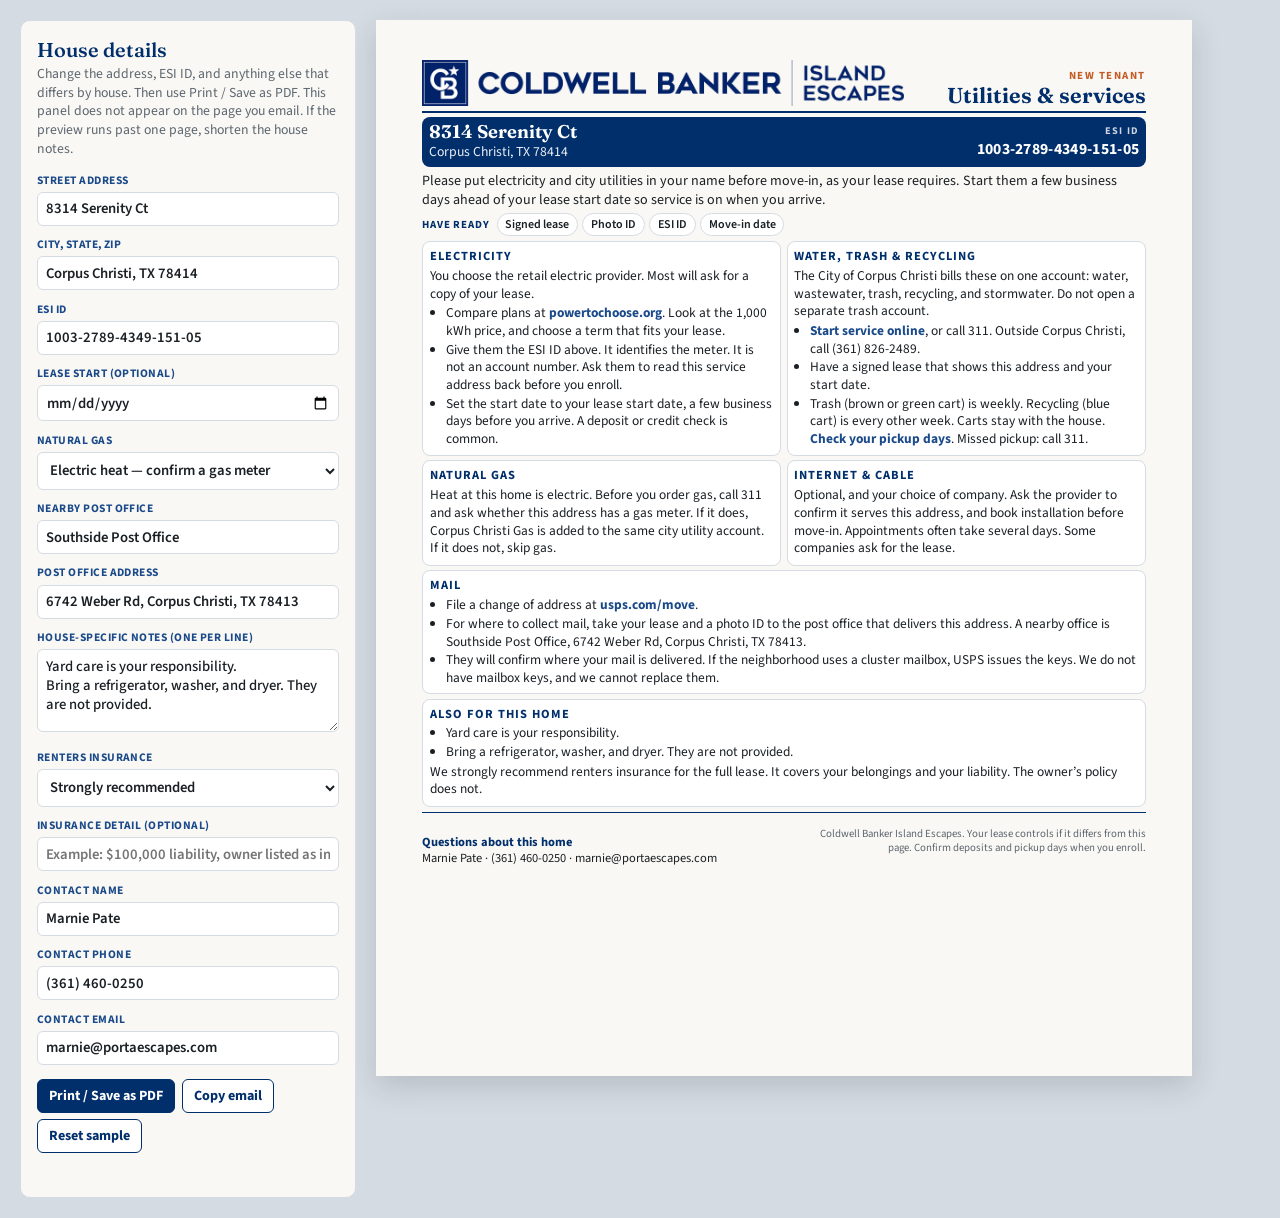
==== flyers/tenant-utilities.html @ 1e52f413 "Add a one-page tenant utilities template that prints to PDF. New houses only need an address and ESI" ====
<!DOCTYPE html>
<html lang="en">
<head>
<meta charset="utf-8" />
<meta name="viewport" content="width=device-width, initial-scale=1" />
<title>Move-in utilities — Coldwell Banker Island Escapes</title>
<link rel="preconnect" href="https://fonts.googleapis.com" />
<link rel="preconnect" href="https://fonts.gstatic.com" crossorigin />
<link href="https://fonts.googleapis.com/css2?family=Fraunces:opsz,wght@9..144,560;9..144,650&family=Source+Sans+3:wght@400;600;700&display=swap" rel="stylesheet" />
<style>
  :root {
    --sand: #F4F1EA;
    --foam: #FAF8F4;
    --gulf: #002F6C;
    --tide: #1A4A8A;
    --coral: #C45C26;
    --ink: #1A1F24;
    --muted: #5C6670;
    --line: #d5dbe3;
    --card: #ffffff;
  }

  * { box-sizing: border-box; }

  html, body {
    margin: 0;
    background: #d5dbe3;
    color: var(--ink);
    font-family: "Source Sans 3", "Segoe UI", sans-serif;
    -webkit-print-color-adjust: exact;
    print-color-adjust: exact;
  }

  body {
    display: flex;
    align-items: flex-start;
    gap: 1.25rem;
    padding: 1.25rem;
  }

  .editor {
    width: 21rem;
    flex: 0 0 21rem;
    background: var(--foam);
    border: 1px solid var(--line);
    border-radius: 10px;
    padding: 1rem 1rem 1.1rem;
    position: sticky;
    top: 1rem;
  }

  .editor h2 {
    font-family: Fraunces, Georgia, serif;
    font-size: 1.25rem;
    font-weight: 560;
    margin: 0 0 0.2rem;
    color: var(--gulf);
  }

  .editor .hint {
    margin: 0 0 0.85rem;
    color: var(--muted);
    font-size: 0.86rem;
    line-height: 1.35;
  }

  label {
    display: block;
    font-size: 0.72rem;
    font-weight: 700;
    letter-spacing: 0.04em;
    text-transform: uppercase;
    color: var(--tide);
    margin: 0.65rem 0 0.2rem;
  }

  input, select, textarea {
    width: 100%;
    font: 600 0.92rem/1.3 "Source Sans 3", sans-serif;
    color: var(--ink);
    background: white;
    border: 1px solid var(--line);
    border-radius: 6px;
    padding: 0.4rem 0.5rem;
  }

  textarea { min-height: 5.2rem; resize: vertical; font-weight: 500; }

  .actions {
    display: flex;
    flex-wrap: wrap;
    gap: 0.4rem;
    margin-top: 0.9rem;
  }

  button {
    font: 700 0.88rem/1 "Source Sans 3", sans-serif;
    border-radius: 6px;
    border: 1px solid var(--gulf);
    background: var(--gulf);
    color: white;
    padding: 0.55rem 0.7rem;
    cursor: pointer;
  }

  button.secondary {
    background: white;
    color: var(--gulf);
  }

  .copied {
    margin: 0.55rem 0 0;
    min-height: 1.1rem;
    font-size: 0.82rem;
    color: var(--tide);
  }

  .sheet {
    width: 8.5in;
    min-height: 11in;
    background: var(--foam);
    color: var(--ink);
    padding: 0.42in 0.48in 0.38in;
    box-shadow: 0 10px 28px rgba(26, 31, 36, 0.16);
    display: flex;
    flex-direction: column;
  }

  .mast {
    display: flex;
    align-items: flex-end;
    justify-content: space-between;
    gap: 0.6rem;
    padding-bottom: 0.28rem;
    border-bottom: 2.5px solid var(--gulf);
  }

  .mast img {
    height: 0.48in;
    width: auto;
    display: block;
  }

  .mast-title { text-align: right; }
  .eyebrow {
    font-size: 0.68rem;
    font-weight: 700;
    letter-spacing: 0.14em;
    text-transform: uppercase;
    color: var(--coral);
  }
  .mast-title h1 {
    font-family: Fraunces, Georgia, serif;
    font-weight: 650;
    font-size: 1.35rem;
    line-height: 1;
    margin: 0.12rem 0 0;
    color: var(--gulf);
  }

  .address {
    margin-top: 0.28rem;
    background: var(--gulf);
    color: white;
    border-radius: 8px;
    padding: 0.28rem 0.42rem 0.32rem;
    display: flex;
    justify-content: space-between;
    gap: 0.8rem;
    align-items: center;
  }

  .address h2 {
    font-family: Fraunces, Georgia, serif;
    font-size: 1.15rem;
    font-weight: 650;
    margin: 0;
    line-height: 1.05;
  }

  .address .city {
    margin: 0.08rem 0 0;
    font-size: 0.86rem;
    opacity: 0.92;
  }

  .esid {
    text-align: right;
    flex: 0 0 auto;
  }
  .esid .k {
    font-size: 0.64rem;
    font-weight: 700;
    letter-spacing: 0.12em;
    text-transform: uppercase;
    opacity: 0.8;
  }
  .esid .v {
    font-size: 0.98rem;
    font-weight: 700;
    letter-spacing: 0.02em;
    margin-top: 0.05rem;
  }
  .esid .start {
    margin-top: 0.08rem;
    font-size: 0.75rem;
    opacity: 0.9;
  }

  .intro {
    margin: 0.28rem 0 0.22rem;
    font-size: 0.88rem;
    line-height: 1.35;
  }

  .ready {
    display: flex;
    align-items: center;
    gap: 0.28rem;
    margin-bottom: 0.28rem;
    flex-wrap: wrap;
  }
  .ready span.k {
    font-size: 0.68rem;
    font-weight: 700;
    letter-spacing: 0.08em;
    text-transform: uppercase;
    color: var(--gulf);
    margin-right: 0.15rem;
  }
  .ready span.chip {
    background: white;
    border: 1px solid var(--line);
    border-radius: 999px;
    padding: 0.12rem 0.48rem;
    font-size: 0.75rem;
    font-weight: 600;
  }

  .grid {
    display: grid;
    grid-template-columns: 1fr 1fr;
    gap: 0.28rem 0.32rem;
  }

  .card {
    background: var(--card);
    border: 1px solid var(--line);
    border-radius: 8px;
    padding: 0.32rem 0.42rem 0.36rem;
  }

  .card.wide { grid-column: 1 / -1; }

  .card h3 {
    margin: 0 0 0.12rem;
    font-size: 0.78rem;
    letter-spacing: 0.08em;
    text-transform: uppercase;
    color: var(--gulf);
  }

  .card p, .card li {
    font-size: 0.84rem;
    line-height: 1.32;
  }

  .card p { margin: 0 0 0.12rem; }
  .card ul { margin: 0; padding-left: 1rem; }
  .card li { margin: 0.06rem 0; }
  .card a { color: var(--tide); font-weight: 700; text-decoration: none; }

  .also h3 { margin-bottom: 0.08rem; }
  .also ul { margin-bottom: 0.12rem; }

  .foot {
    margin-top: 0.32rem;
    padding-top: 0.22rem;
    border-top: 1.5px solid var(--gulf);
    display: flex;
    justify-content: space-between;
    gap: 0.6rem;
    align-items: flex-end;
  }

  .foot .who {
    font-size: 0.78rem;
    line-height: 1.3;
  }
  .foot .who strong { color: var(--gulf); }
  .foot .fine {
    text-align: right;
    max-width: 3.6in;
    font-size: 0.68rem;
    line-height: 1.28;
    color: var(--muted);
  }

  @page {
    size: letter;
    margin: 0;
  }

  @media print {
    html, body { background: white; }
    body { display: block; padding: 0; }
    .editor { display: none !important; }
    .sheet {
      box-shadow: none;
      margin: 0;
      width: 8.5in;
      min-height: 11in;
    }
  }
</style>
</head>
<body>
  <aside class="editor">
    <h2>House details</h2>
    <p class="hint">Change the address, ESI ID, and anything else that differs by house. Then use Print / Save as PDF. This panel does not appear on the page you email. If the preview runs past one page, shorten the house notes.</p>

    <label for="street">Street address</label>
    <input id="street" autocomplete="off" />

    <label for="cityLine">City, state, ZIP</label>
    <input id="cityLine" autocomplete="off" />

    <label for="esid">ESI ID</label>
    <input id="esid" autocomplete="off" spellcheck="false" />

    <label for="leaseStart">Lease start (optional)</label>
    <input id="leaseStart" type="date" />

    <label for="gas">Natural gas</label>
    <select id="gas">
      <option value="confirm">Electric heat — confirm a gas meter</option>
      <option value="yes">City gas is at this house</option>
      <option value="none">All-electric — no gas account</option>
    </select>

    <label for="postOfficeName">Nearby post office</label>
    <input id="postOfficeName" autocomplete="off" />

    <label for="postOfficeAddress">Post office address</label>
    <input id="postOfficeAddress" autocomplete="off" />

    <label for="extras">House-specific notes (one per line)</label>
    <textarea id="extras"></textarea>

    <label for="insurance">Renters insurance</label>
    <select id="insurance">
      <option value="recommended">Strongly recommended</option>
      <option value="required">Required by the lease</option>
    </select>

    <label for="insuranceDetail">Insurance detail (optional)</label>
    <input id="insuranceDetail" placeholder="Example: $100,000 liability, owner listed as interested party" />

    <label for="contactName">Contact name</label>
    <input id="contactName" autocomplete="name" />

    <label for="contactPhone">Contact phone</label>
    <input id="contactPhone" autocomplete="tel" />

    <label for="contactEmail">Contact email</label>
    <input id="contactEmail" autocomplete="email" />

    <div class="actions">
      <button type="button" id="printBtn">Print / Save as PDF</button>
      <button type="button" class="secondary" id="emailBtn">Copy email</button>
      <button type="button" class="secondary" id="resetBtn">Reset sample</button>
    </div>
    <p class="copied" id="status" role="status"></p>
  </aside>

  <article class="sheet" id="sheet">
    <header class="mast">
      <img src="../assets/logo-horizontal-blue.png" alt="Coldwell Banker Island Escapes" />
      <div class="mast-title">
        <div class="eyebrow">New tenant</div>
        <h1>Utilities &amp; services</h1>
      </div>
    </header>

    <section class="address">
      <div>
        <h2 id="outStreet"></h2>
        <p class="city" id="outCity"></p>
      </div>
      <div class="esid">
        <div class="k">ESI ID</div>
        <div class="v" id="outEsid"></div>
        <div class="start" id="outStart" hidden></div>
      </div>
    </section>

    <p class="intro" id="outIntro"></p>

    <div class="ready">
      <span class="k">Have ready</span>
      <span class="chip">Signed lease</span>
      <span class="chip">Photo ID</span>
      <span class="chip">ESI ID</span>
      <span class="chip">Move-in date</span>
    </div>

    <div class="grid">
      <section class="card">
        <h3>Electricity</h3>
        <p>You choose the retail electric provider. Most will ask for a copy of your lease.</p>
        <ul>
          <li>Compare plans at <a href="https://www.powertochoose.org">powertochoose.org</a>. Look at the 1,000 kWh price, and choose a term that fits your lease.</li>
          <li>Give them the ESI ID above. It identifies the meter. It is not an account number. Ask them to read this service address back before you enroll.</li>
          <li>Set the start date to your lease start date, a few business days before you arrive. A deposit or credit check is common.</li>
        </ul>
      </section>

      <section class="card">
        <h3>Water, trash &amp; recycling</h3>
        <p>The City of Corpus Christi bills these on one account: water, wastewater, trash, recycling, and stormwater. Do not open a separate trash account.</p>
        <ul>
          <li><a href="https://www.corpuschristitx.gov/department-directory/corpus-christi-water/pay-your-bill-new-service/">Start service online</a>, or call 311. Outside Corpus Christi, call (361) 826-2489.</li>
          <li>Have a signed lease that shows this address and your start date.</li>
          <li>Trash (brown or green cart) is weekly. Recycling (blue cart) is every other week. Carts stay with the house. <a href="https://www.corpuschristitx.gov/department-directory/solid-waste-services/">Check your pickup days</a>. Missed pickup: call 311.</li>
        </ul>
      </section>

      <section class="card">
        <h3>Natural gas</h3>
        <p id="outGas"></p>
      </section>

      <section class="card">
        <h3>Internet &amp; cable</h3>
        <p>Optional, and your choice of company. Ask the provider to confirm it serves this address, and book installation before move-in. Appointments often take several days. Some companies ask for the lease.</p>
      </section>

      <section class="card wide">
        <h3>Mail</h3>
        <ul>
          <li>File a change of address at <a href="https://www.usps.com/move">usps.com/move</a>.</li>
          <li id="outMail"></li>
          <li>They will confirm where your mail is delivered. If the neighborhood uses a cluster mailbox, USPS issues the keys. We do not have mailbox keys, and we cannot replace them.</li>
        </ul>
      </section>

      <section class="card wide also" id="alsoCard">
        <h3>Also for this home</h3>
        <ul id="outExtras"></ul>
        <p id="outInsurance"></p>
      </section>
    </div>

    <footer class="foot">
      <div class="who">
        <strong>Questions about this home</strong><br />
        <span id="outContact"></span>
      </div>
      <p class="fine">Coldwell Banker Island Escapes. Your lease controls if it differs from this page. Confirm deposits and pickup days when you enroll.</p>
    </footer>
  </article>

<script>
const KEY = "cbie-tenant-utilities-v1";

const DEFAULTS = {
  street: "8314 Serenity Ct",
  cityLine: "Corpus Christi, TX 78414",
  esid: "1003-2789-4349-151-05",
  leaseStart: "",
  gas: "confirm",
  postOfficeName: "Southside Post Office",
  postOfficeAddress: "6742 Weber Rd, Corpus Christi, TX 78413",
  extras: [
    "Yard care is your responsibility.",
    "Bring a refrigerator, washer, and dryer. They are not provided."
  ].join("\n"),
  insurance: "recommended",
  insuranceDetail: "",
  contactName: "Marnie Pate",
  contactPhone: "(361) 460-0250",
  contactEmail: "marnie@portaescapes.com"
};

const FIELDS = Object.keys(DEFAULTS);

function load() {
  try {
    const saved = JSON.parse(localStorage.getItem(KEY) || "null");
    if (!saved || typeof saved !== "object") return { ...DEFAULTS };
    return { ...DEFAULTS, ...saved };
  } catch (err) {
    return { ...DEFAULTS };
  }
}

function readForm() {
  const data = {};
  FIELDS.forEach((key) => {
    data[key] = document.getElementById(key).value;
  });
  return data;
}

function writeForm(data) {
  FIELDS.forEach((key) => {
    document.getElementById(key).value = data[key] == null ? "" : data[key];
  });
}

function formatStart(iso) {
  if (!iso) return "";
  const [y, m, d] = iso.split("-").map(Number);
  if (!y || !m || !d) return "";
  return new Date(y, m - 1, d).toLocaleDateString("en-US", {
    month: "long",
    day: "numeric",
    year: "numeric"
  });
}

function gasCopy(mode) {
  if (mode === "yes") {
    return "Natural gas at this home is Corpus Christi Gas, on the same city utility account as water. Ask for gas when you start that account, or call 311.";
  }
  if (mode === "none") {
    return "This home is all-electric. Do not open a gas account.";
  }
  return "Heat at this home is electric. Before you order gas, call 311 and ask whether this address has a gas meter. If it does, Corpus Christi Gas is added to the same city utility account. If it does not, skip gas.";
}

function insuranceCopy(data) {
  const detail = (data.insuranceDetail || "").trim();
  if (data.insurance === "required") {
    const base = "Your lease requires renters insurance for the full term. The owner’s policy does not cover your belongings.";
    return detail ? base + " " + detail : base;
  }
  const base = "We strongly recommend renters insurance for the full lease. It covers your belongings and your liability. The owner’s policy does not.";
  return detail ? base + " " + detail : base;
}

function render(data) {
  document.getElementById("outStreet").textContent = data.street.trim() || "Property address";
  document.getElementById("outCity").textContent = data.cityLine.trim();
  document.getElementById("outEsid").textContent = data.esid.trim() || "—";

  const start = formatStart(data.leaseStart);
  const startEl = document.getElementById("outStart");
  startEl.hidden = !start;
  startEl.textContent = start ? "Lease starts " + start : "";

  const when = start ? "your lease start date (" + start + ")" : "your lease start date";
  document.getElementById("outIntro").textContent =
    "Please put electricity and city utilities in your name before move-in, as your lease requires. Start them a few business days ahead of " +
    when +
    " so service is on when you arrive.";

  document.getElementById("outGas").textContent = gasCopy(data.gas);

  const office = [data.postOfficeName.trim(), data.postOfficeAddress.trim()].filter(Boolean).join(", ");
  document.getElementById("outMail").textContent = office
    ? "For where to collect mail, take your lease and a photo ID to the post office that delivers this address. A nearby office is " + office + "."
    : "For where to collect mail, take your lease and a photo ID to the post office that delivers this address.";

  const extras = data.extras.split(/\n+/).map((line) => line.trim()).filter(Boolean);
  const list = document.getElementById("outExtras");
  list.replaceChildren();
  extras.forEach((line) => {
    const li = document.createElement("li");
    li.textContent = line;
    list.appendChild(li);
  });
  list.hidden = extras.length === 0;
  document.getElementById("outInsurance").textContent = insuranceCopy(data);

  const contact = [data.contactName.trim(), data.contactPhone.trim(), data.contactEmail.trim()].filter(Boolean);
  document.getElementById("outContact").textContent = contact.join("  ·  ") || "Contact your property manager";

  document.title = "Utilities — " + (data.street.trim() || "New tenant");
}

function emailBody(data) {
  const start = formatStart(data.leaseStart);
  const when = start ? " before " + start : " a few business days before your lease begins";
  const lines = [
    "Hello,",
    "",
    "Attached is a one-page guide for setting up utilities at " + data.street.trim() + ", " + data.cityLine.trim() + ". Please start electricity and city utilities" + when + " so service is on when you arrive.",
    "",
    "Your electric company will ask for this ESI ID: " + data.esid.trim(),
    "",
    "Most providers will ask for a copy of your lease. Reply to this email if an account will not open.",
    "",
    "Thank you,",
    data.contactName.trim() || "Coldwell Banker Island Escapes",
    data.contactPhone.trim(),
    data.contactEmail.trim()
  ];
  return {
    subject: "Utilities for your move-in at " + data.street.trim(),
    body: lines.filter((line, i, arr) => line !== "" || arr[i - 1] !== "").join("\n").replace(/\n{3,}/g, "\n\n")
  };
}

function saveAndRender() {
  const data = readForm();
  localStorage.setItem(KEY, JSON.stringify(data));
  render(data);
  document.getElementById("status").textContent = "";
}

writeForm(load());
render(readForm());

FIELDS.forEach((key) => {
  document.getElementById(key).addEventListener("input", saveAndRender);
  document.getElementById(key).addEventListener("change", saveAndRender);
});

document.getElementById("printBtn").addEventListener("click", () => {
  saveAndRender();
  window.print();
});

document.getElementById("emailBtn").addEventListener("click", async () => {
  const mail = emailBody(readForm());
  const text = "Subject: " + mail.subject + "\n\n" + mail.body;
  try {
    await navigator.clipboard.writeText(text);
    document.getElementById("status").textContent = "Email subject and note copied.";
  } catch (err) {
    document.getElementById("status").textContent = "Could not copy. Select the note from the printout contact instead.";
  }
});

document.getElementById("resetBtn").addEventListener("click", () => {
  localStorage.removeItem(KEY);
  writeForm({ ...DEFAULTS });
  render(readForm());
  document.getElementById("status").textContent = "Restored the 8314 Serenity Ct sample.";
});
</script>
</body>
</html>
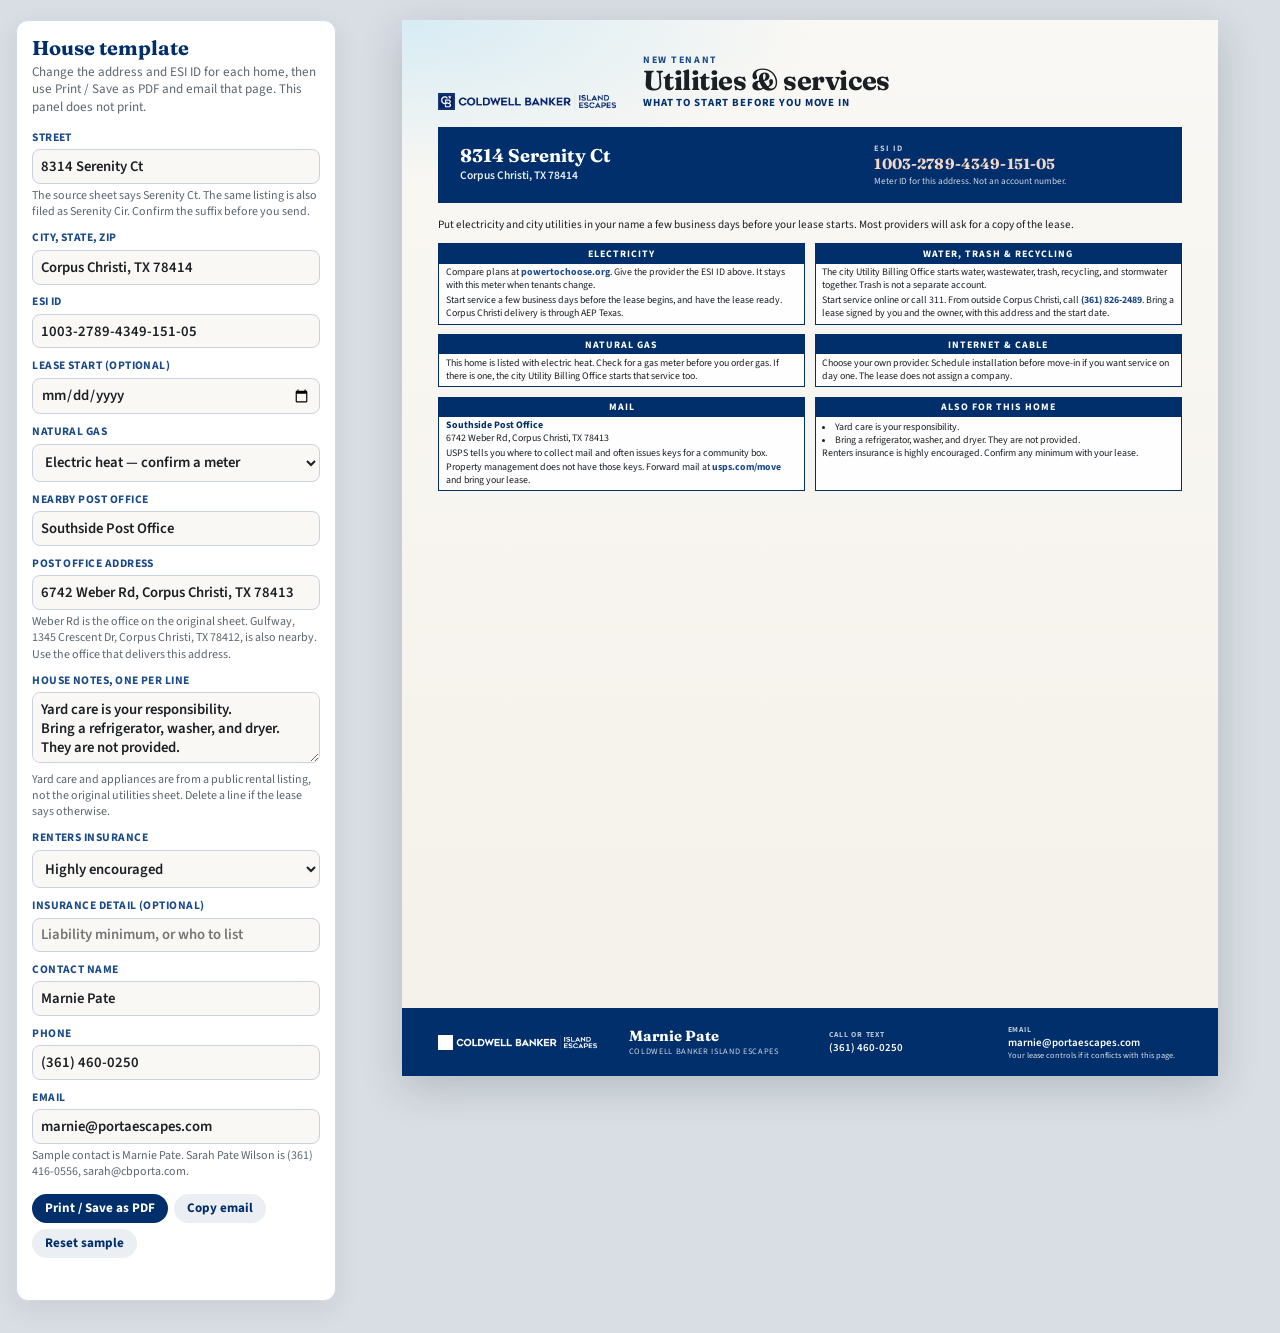
==== commit d55ef791: "Add an editable tenant utilities sheet that prints to one PDF page. The form changes the address and" ====
--- a/flyers/tenant-utilities.html
+++ b/flyers/tenant-utilities.html
@@ -3,10 +3,10 @@
 <head>
 <meta charset="utf-8" />
 <meta name="viewport" content="width=device-width, initial-scale=1" />
-<title>Move-in utilities — Coldwell Banker Island Escapes</title>
+<title>Tenant utilities template — Coldwell Banker Island Escapes</title>
 <link rel="preconnect" href="https://fonts.googleapis.com" />
 <link rel="preconnect" href="https://fonts.gstatic.com" crossorigin />
-<link href="https://fonts.googleapis.com/css2?family=Fraunces:opsz,wght@9..144,560;9..144,650&family=Source+Sans+3:wght@400;600;700&display=swap" rel="stylesheet" />
+<link href="https://fonts.googleapis.com/css2?family=Fraunces:opsz,wght@9..144,500;9..144,700&family=Source+Sans+3:wght@400;600;700&display=swap" rel="stylesheet" />
 <style>
   :root {
     --sand: #F4F1EA;
@@ -16,629 +16,619 @@
     --coral: #C45C26;
     --ink: #1A1F24;
     --muted: #5C6670;
-    --line: #d5dbe3;
-    --card: #ffffff;
+    --line: color-mix(in srgb, var(--gulf) 16%, transparent);
   }
 
   * { box-sizing: border-box; }
 
-  html, body {
-    margin: 0;
-    background: #d5dbe3;
-    color: var(--ink);
-    font-family: "Source Sans 3", "Segoe UI", sans-serif;
+  @page { size: letter; margin: 0; }
+
+  html, body { margin: 0; background: #d8dee4; color: var(--ink); }
+  body {
+    font-family: "Source Sans 3", system-ui, sans-serif;
     -webkit-print-color-adjust: exact;
     print-color-adjust: exact;
   }
 
-  body {
-    display: flex;
-    align-items: flex-start;
+  .workspace {
+    display: grid;
+    grid-template-columns: 320px 1fr;
     gap: 1.25rem;
-    padding: 1.25rem;
+    align-items: start;
+    max-width: 1280px;
+    margin: 0 auto;
+    padding: 1.25rem 1rem 2rem;
   }
 
   .editor {
-    width: 21rem;
-    flex: 0 0 21rem;
-    background: var(--foam);
-    border: 1px solid var(--line);
-    border-radius: 10px;
-    padding: 1rem 1rem 1.1rem;
     position: sticky;
     top: 1rem;
-  }
-
+    background: white;
+    border: 1px solid color-mix(in srgb, var(--gulf) 18%, white);
+    border-radius: 12px;
+    padding: 0.9rem 0.95rem 1rem;
+    box-shadow: 0 8px 28px rgba(26, 31, 36, 0.08);
+  }
   .editor h2 {
+    margin: 0 0 0.2rem;
     font-family: Fraunces, Georgia, serif;
     font-size: 1.25rem;
-    font-weight: 560;
-    margin: 0 0 0.2rem;
+    font-weight: 700;
     color: var(--gulf);
   }
-
-  .editor .hint {
-    margin: 0 0 0.85rem;
+  .editor .help {
+    margin: 0 0 0.75rem;
+    font-size: 0.82rem;
+    line-height: 1.35;
     color: var(--muted);
-    font-size: 0.86rem;
-    line-height: 1.35;
-  }
-
-  label {
+  }
+  .editor label {
     display: block;
+    margin: 0.55rem 0 0;
     font-size: 0.72rem;
     font-weight: 700;
     letter-spacing: 0.04em;
     text-transform: uppercase;
     color: var(--tide);
-    margin: 0.65rem 0 0.2rem;
-  }
-
-  input, select, textarea {
+  }
+  .editor input, .editor select, .editor textarea {
     width: 100%;
-    font: 600 0.92rem/1.3 "Source Sans 3", sans-serif;
+    margin-top: 0.22rem;
+    border: 1px solid color-mix(in srgb, var(--gulf) 22%, white);
+    border-radius: 8px;
+    padding: 0.42rem 0.5rem;
+    font: 600 0.92rem/1.3 "Source Sans 3", system-ui, sans-serif;
     color: var(--ink);
-    background: white;
-    border: 1px solid var(--line);
-    border-radius: 6px;
-    padding: 0.4rem 0.5rem;
-  }
-
-  textarea { min-height: 5.2rem; resize: vertical; font-weight: 500; }
-
-  .actions {
-    display: flex;
-    flex-wrap: wrap;
-    gap: 0.4rem;
-    margin-top: 0.9rem;
-  }
-
+    background: var(--foam);
+  }
+  .editor textarea { min-height: 4.4rem; resize: vertical; }
+  .editor .note {
+    margin: 0.28rem 0 0;
+    font-size: 0.75rem;
+    line-height: 1.35;
+    color: var(--muted);
+  }
+  .actions { display: flex; flex-wrap: wrap; gap: 0.4rem; margin-top: 0.85rem; }
   button {
-    font: 700 0.88rem/1 "Source Sans 3", sans-serif;
-    border-radius: 6px;
-    border: 1px solid var(--gulf);
-    background: var(--gulf);
-    color: white;
-    padding: 0.55rem 0.7rem;
+    border: 0;
+    border-radius: 999px;
+    padding: 0.48rem 0.8rem;
+    font: 700 0.82rem/1 "Source Sans 3", system-ui, sans-serif;
     cursor: pointer;
   }
-
-  button.secondary {
-    background: white;
-    color: var(--gulf);
-  }
-
-  .copied {
-    margin: 0.55rem 0 0;
-    min-height: 1.1rem;
-    font-size: 0.82rem;
-    color: var(--tide);
-  }
+  button.primary { background: var(--gulf); color: white; }
+  button.ghost { background: color-mix(in srgb, var(--gulf) 8%, white); color: var(--gulf); }
+  .status { min-height: 1.1rem; margin: 0.55rem 0 0; font-size: 0.8rem; color: var(--tide); }
 
   .sheet {
     width: 8.5in;
-    min-height: 11in;
-    background: var(--foam);
-    color: var(--ink);
-    padding: 0.42in 0.48in 0.38in;
-    box-shadow: 0 10px 28px rgba(26, 31, 36, 0.16);
+    height: 11in;
+    margin: 0 auto;
+    background:
+      radial-gradient(720px 280px at 0% 0%, #d7ebf4 0%, transparent 58%),
+      linear-gradient(180deg, var(--foam), var(--sand));
+    box-shadow: 0 12px 40px rgba(26, 31, 36, 0.18);
     display: flex;
     flex-direction: column;
-  }
-
-  .mast {
-    display: flex;
-    align-items: flex-end;
-    justify-content: space-between;
-    gap: 0.6rem;
-    padding-bottom: 0.28rem;
-    border-bottom: 2.5px solid var(--gulf);
-  }
-
-  .mast img {
-    height: 0.48in;
-    width: auto;
-    display: block;
-  }
-
-  .mast-title { text-align: right; }
+    overflow: hidden;
+  }
+
+  .inner { padding: 0.34in 0.38in 0; }
+
+  .header {
+    display: grid;
+    grid-template-columns: 1.85in 1fr;
+    gap: 0.28in;
+    align-items: end;
+  }
+  .logo { width: 1.85in; height: auto; display: block; }
   .eyebrow {
-    font-size: 0.68rem;
-    font-weight: 700;
-    letter-spacing: 0.14em;
+    font-size: 0.62rem;
+    font-weight: 700;
+    letter-spacing: 0.16em;
     text-transform: uppercase;
-    color: var(--coral);
-  }
-  .mast-title h1 {
+    color: var(--tide);
+  }
+  h1 {
+    margin: 0.04rem 0 0.08rem;
     font-family: Fraunces, Georgia, serif;
-    font-weight: 650;
-    font-size: 1.35rem;
-    line-height: 1;
-    margin: 0.12rem 0 0;
-    color: var(--gulf);
-  }
-
-  .address {
-    margin-top: 0.28rem;
-    background: var(--gulf);
-    color: white;
-    border-radius: 8px;
-    padding: 0.28rem 0.42rem 0.32rem;
-    display: flex;
-    justify-content: space-between;
-    gap: 0.8rem;
-    align-items: center;
-  }
-
-  .address h2 {
-    font-family: Fraunces, Georgia, serif;
-    font-size: 1.15rem;
-    font-weight: 650;
-    margin: 0;
-    line-height: 1.05;
-  }
-
-  .address .city {
-    margin: 0.08rem 0 0;
-    font-size: 0.86rem;
-    opacity: 0.92;
-  }
-
-  .esid {
-    text-align: right;
-    flex: 0 0 auto;
-  }
-  .esid .k {
-    font-size: 0.64rem;
-    font-weight: 700;
-    letter-spacing: 0.12em;
-    text-transform: uppercase;
-    opacity: 0.8;
-  }
-  .esid .v {
-    font-size: 0.98rem;
-    font-weight: 700;
-    letter-spacing: 0.02em;
-    margin-top: 0.05rem;
-  }
-  .esid .start {
-    margin-top: 0.08rem;
-    font-size: 0.75rem;
-    opacity: 0.9;
-  }
-
-  .intro {
-    margin: 0.28rem 0 0.22rem;
-    font-size: 0.88rem;
-    line-height: 1.35;
-  }
-
-  .ready {
-    display: flex;
-    align-items: center;
-    gap: 0.28rem;
-    margin-bottom: 0.28rem;
-    flex-wrap: wrap;
-  }
-  .ready span.k {
+    font-weight: 700;
+    font-size: 1.72rem;
+    line-height: 0.95;
+    letter-spacing: -0.02em;
+    color: var(--ink);
+  }
+  .sub {
     font-size: 0.68rem;
     font-weight: 700;
     letter-spacing: 0.08em;
     text-transform: uppercase;
     color: var(--gulf);
-    margin-right: 0.15rem;
-  }
-  .ready span.chip {
-    background: white;
-    border: 1px solid var(--line);
-    border-radius: 999px;
-    padding: 0.12rem 0.48rem;
-    font-size: 0.75rem;
-    font-weight: 600;
+  }
+
+  .band {
+    margin-top: 0.18in;
+    background: var(--gulf);
+    color: white;
+    display: grid;
+    grid-template-columns: 1.35fr 1fr;
+    gap: 0.3in;
+    padding: 0.16in 0.22in;
+    align-items: center;
+  }
+  .street {
+    font-family: Fraunces, Georgia, serif;
+    font-size: 1.15rem;
+    font-weight: 700;
+    line-height: 1.05;
+  }
+  .city { margin-top: 0.08rem; font-size: 0.72rem; font-weight: 600; opacity: 0.92; }
+  .lease { margin-top: 0.06rem; font-size: 0.64rem; letter-spacing: 0.04em; text-transform: uppercase; color: #f3e4d0; }
+  .esid-label {
+    font-size: 0.52rem;
+    font-weight: 700;
+    letter-spacing: 0.12em;
+    text-transform: uppercase;
+    opacity: 0.75;
+  }
+  .esid {
+    margin-top: 0.06rem;
+    font-family: Fraunces, Georgia, serif;
+    font-size: 0.92rem;
+    font-weight: 700;
+    letter-spacing: 0.01em;
+    color: #f6d7c4;
+  }
+  .esid-hint { margin-top: 0.05rem; font-size: 0.58rem; opacity: 0.8; }
+
+  .lede {
+    margin: 0.14in 0 0.12in;
+    font-size: 0.7rem;
+    line-height: 1.35;
+    color: var(--ink);
   }
 
   .grid {
     display: grid;
     grid-template-columns: 1fr 1fr;
-    gap: 0.28rem 0.32rem;
-  }
-
+    gap: 0.1in;
+  }
   .card {
-    background: var(--card);
-    border: 1px solid var(--line);
-    border-radius: 8px;
-    padding: 0.32rem 0.42rem 0.36rem;
-  }
-
-  .card.wide { grid-column: 1 / -1; }
-
-  .card h3 {
-    margin: 0 0 0.12rem;
-    font-size: 0.78rem;
+    border: 1.5px solid var(--gulf);
+    background: color-mix(in srgb, white 90%, var(--foam));
+    min-height: 0;
+  }
+  .card h2 {
+    margin: 0;
+    background: var(--gulf);
+    color: white;
+    text-align: center;
+    font-family: "Source Sans 3", system-ui, sans-serif;
+    font-size: 0.62rem;
+    font-weight: 700;
+    letter-spacing: 0.1em;
+    text-transform: uppercase;
+    padding: 0.16rem 0.35rem;
+  }
+  .card .body { padding: 0.16rem 0.38rem 0.2rem; }
+  .card p, .card li {
+    margin: 0;
+    font-size: 0.62rem;
+    line-height: 1.32;
+    color: var(--ink);
+  }
+  .card p + p, .card ul { margin-top: 0.12rem; }
+  .card ul { margin: 0.1rem 0 0; padding-left: 0.85rem; }
+  .card a { color: var(--tide); font-weight: 700; text-decoration: none; }
+  .card strong { color: var(--gulf); }
+
+  .footer {
+    margin-top: auto;
+    background: var(--gulf);
+    color: white;
+    display: grid;
+    grid-template-columns: 1.7in 1.15fr 1fr 1.15fr;
+    gap: 0.28in;
+    align-items: center;
+    padding: 0.16in 0.38in;
+  }
+  .footer img {
+    width: 1.65in;
+    height: auto;
+    filter: brightness(0) invert(1);
+  }
+  .footer .name {
+    font-family: Fraunces, Georgia, serif;
+    font-size: 0.92rem;
+    font-weight: 700;
+    line-height: 1.1;
+  }
+  .footer .role {
+    margin-top: 0.06rem;
+    font-size: 0.52rem;
     letter-spacing: 0.08em;
     text-transform: uppercase;
-    color: var(--gulf);
-  }
-
-  .card p, .card li {
-    font-size: 0.84rem;
-    line-height: 1.32;
-  }
-
-  .card p { margin: 0 0 0.12rem; }
-  .card ul { margin: 0; padding-left: 1rem; }
-  .card li { margin: 0.06rem 0; }
-  .card a { color: var(--tide); font-weight: 700; text-decoration: none; }
-
-  .also h3 { margin-bottom: 0.08rem; }
-  .also ul { margin-bottom: 0.12rem; }
-
-  .foot {
-    margin-top: 0.32rem;
-    padding-top: 0.22rem;
-    border-top: 1.5px solid var(--gulf);
-    display: flex;
-    justify-content: space-between;
-    gap: 0.6rem;
-    align-items: flex-end;
-  }
-
-  .foot .who {
-    font-size: 0.78rem;
-    line-height: 1.3;
-  }
-  .foot .who strong { color: var(--gulf); }
-  .foot .fine {
-    text-align: right;
-    max-width: 3.6in;
-    font-size: 0.68rem;
-    line-height: 1.28;
-    color: var(--muted);
-  }
-
-  @page {
-    size: letter;
-    margin: 0;
+    opacity: 0.8;
+  }
+  .footer .label {
+    font-size: 0.48rem;
+    font-weight: 700;
+    letter-spacing: 0.1em;
+    text-transform: uppercase;
+    opacity: 0.72;
+  }
+  .footer .value { margin-top: 0.04rem; font-size: 0.68rem; font-weight: 600; }
+  .footer a { color: white; text-decoration: none; }
+  .fine {
+    font-size: 0.52rem;
+    line-height: 1.25;
+    opacity: 0.85;
+  }
+
+  @media screen and (max-width: 1100px) {
+    .workspace { grid-template-columns: 1fr; }
+    .editor { position: static; }
+    .sheet { transform-origin: top center; }
   }
 
   @media print {
     html, body { background: white; }
-    body { display: block; padding: 0; }
+    .workspace { display: block; padding: 0; max-width: none; }
     .editor { display: none !important; }
-    .sheet {
-      box-shadow: none;
-      margin: 0;
-      width: 8.5in;
-      min-height: 11in;
-    }
+    .sheet { box-shadow: none; margin: 0; }
   }
 </style>
 </head>
 <body>
-  <aside class="editor">
-    <h2>House details</h2>
-    <p class="hint">Change the address, ESI ID, and anything else that differs by house. Then use Print / Save as PDF. This panel does not appear on the page you email. If the preview runs past one page, shorten the house notes.</p>
-
-    <label for="street">Street address</label>
-    <input id="street" autocomplete="off" />
-
-    <label for="cityLine">City, state, ZIP</label>
-    <input id="cityLine" autocomplete="off" />
-
-    <label for="esid">ESI ID</label>
-    <input id="esid" autocomplete="off" spellcheck="false" />
-
-    <label for="leaseStart">Lease start (optional)</label>
-    <input id="leaseStart" type="date" />
-
-    <label for="gas">Natural gas</label>
-    <select id="gas">
-      <option value="confirm">Electric heat — confirm a gas meter</option>
-      <option value="yes">City gas is at this house</option>
-      <option value="none">All-electric — no gas account</option>
-    </select>
-
-    <label for="postOfficeName">Nearby post office</label>
-    <input id="postOfficeName" autocomplete="off" />
-
-    <label for="postOfficeAddress">Post office address</label>
-    <input id="postOfficeAddress" autocomplete="off" />
-
-    <label for="extras">House-specific notes (one per line)</label>
-    <textarea id="extras"></textarea>
-
-    <label for="insurance">Renters insurance</label>
-    <select id="insurance">
-      <option value="recommended">Strongly recommended</option>
-      <option value="required">Required by the lease</option>
-    </select>
-
-    <label for="insuranceDetail">Insurance detail (optional)</label>
-    <input id="insuranceDetail" placeholder="Example: $100,000 liability, owner listed as interested party" />
-
-    <label for="contactName">Contact name</label>
-    <input id="contactName" autocomplete="name" />
-
-    <label for="contactPhone">Contact phone</label>
-    <input id="contactPhone" autocomplete="tel" />
-
-    <label for="contactEmail">Contact email</label>
-    <input id="contactEmail" autocomplete="email" />
-
-    <div class="actions">
-      <button type="button" id="printBtn">Print / Save as PDF</button>
-      <button type="button" class="secondary" id="emailBtn">Copy email</button>
-      <button type="button" class="secondary" id="resetBtn">Reset sample</button>
-    </div>
-    <p class="copied" id="status" role="status"></p>
-  </aside>
-
-  <article class="sheet" id="sheet">
-    <header class="mast">
-      <img src="../assets/logo-horizontal-blue.png" alt="Coldwell Banker Island Escapes" />
-      <div class="mast-title">
-        <div class="eyebrow">New tenant</div>
-        <h1>Utilities &amp; services</h1>
+  <div class="workspace">
+    <form class="editor" id="editor" autocomplete="off">
+      <h2>House template</h2>
+      <p class="help">Change the address and ESI ID for each home, then use Print / Save as PDF and email that page. This panel does not print.</p>
+
+      <label>Street
+        <input id="street" name="street" required />
+      </label>
+      <p class="note">The source sheet says Serenity Ct. The same listing is also filed as Serenity Cir. Confirm the suffix before you send.</p>
+
+      <label>City, state, ZIP
+        <input id="cityLine" name="cityLine" />
+      </label>
+      <label>ESI ID
+        <input id="esid" name="esid" spellcheck="false" />
+      </label>
+      <label>Lease start (optional)
+        <input id="leaseStart" name="leaseStart" type="date" />
+      </label>
+      <label>Natural gas
+        <select id="gas" name="gas">
+          <option value="confirm">Electric heat — confirm a meter</option>
+          <option value="yes">Gas meter on the property</option>
+          <option value="none">No gas at this home</option>
+        </select>
+      </label>
+      <label>Nearby post office
+        <input id="postOfficeName" name="postOfficeName" />
+      </label>
+      <label>Post office address
+        <input id="postOfficeAddress" name="postOfficeAddress" />
+      </label>
+      <p class="note">Weber Rd is the office on the original sheet. Gulfway, 1345 Crescent Dr, Corpus Christi, TX 78412, is also nearby. Use the office that delivers this address.</p>
+
+      <label>House notes, one per line
+        <textarea id="notes" name="notes"></textarea>
+      </label>
+      <p class="note">Yard care and appliances are from a public rental listing, not the original utilities sheet. Delete a line if the lease says otherwise.</p>
+
+      <label>Renters insurance
+        <select id="insurance" name="insurance">
+          <option value="recommended">Highly encouraged</option>
+          <option value="required">Required by the lease</option>
+        </select>
+      </label>
+      <label>Insurance detail (optional)
+        <input id="insuranceDetail" name="insuranceDetail" placeholder="Liability minimum, or who to list" />
+      </label>
+
+      <label>Contact name
+        <input id="contactName" name="contactName" />
+      </label>
+      <label>Phone
+        <input id="phone" name="phone" />
+      </label>
+      <label>Email
+        <input id="email" name="email" type="email" />
+      </label>
+      <p class="note">Sample contact is Marnie Pate. Sarah Pate Wilson is (361) 416-0556, sarah@cbporta.com.</p>
+
+      <div class="actions">
+        <button class="primary" id="printBtn" type="button">Print / Save as PDF</button>
+        <button class="ghost" id="copyBtn" type="button">Copy email</button>
+        <button class="ghost" id="resetBtn" type="button">Reset sample</button>
       </div>
-    </header>
-
-    <section class="address">
-      <div>
-        <h2 id="outStreet"></h2>
-        <p class="city" id="outCity"></p>
+      <p class="status" id="status" role="status"></p>
+    </form>
+
+    <article class="sheet" id="sheet" aria-label="Tenant utilities sheet">
+      <div class="inner">
+        <header class="header">
+          <img class="logo" src="../assets/logo-horizontal-blue.png" alt="Coldwell Banker Island Escapes" />
+          <div>
+            <div class="eyebrow">New tenant</div>
+            <h1>Utilities &amp; services</h1>
+            <div class="sub">What to start before you move in</div>
+          </div>
+        </header>
+
+        <section class="band" aria-label="Property">
+          <div>
+            <div class="street" id="outStreet"></div>
+            <div class="city" id="outCity"></div>
+            <div class="lease" id="outLease" hidden></div>
+          </div>
+          <div>
+            <div class="esid-label">ESI ID</div>
+            <div class="esid" id="outEsid"></div>
+            <div class="esid-hint">Meter ID for this address. Not an account number.</div>
+          </div>
+        </section>
+
+        <p class="lede" id="outLede"></p>
+
+        <div class="grid">
+          <section class="card">
+            <h2>Electricity</h2>
+            <div class="body">
+              <p>Compare plans at <a href="https://www.powertochoose.org">powertochoose.org</a>. Give the provider the ESI ID above. It stays with this meter when tenants change.</p>
+              <p>Start service a few business days before the lease begins, and have the lease ready. Corpus Christi delivery is through AEP Texas.</p>
+            </div>
+          </section>
+
+          <section class="card">
+            <h2>Water, trash &amp; recycling</h2>
+            <div class="body">
+              <p>The city Utility Billing Office starts water, wastewater, trash, recycling, and stormwater together. Trash is not a separate account.</p>
+              <p>Start service online or call 311. From outside Corpus Christi, call <a href="tel:3618262489">(361) 826-2489</a>. Bring a lease signed by you and the owner, with this address and the start date.</p>
+            </div>
+          </section>
+
+          <section class="card">
+            <h2>Natural gas</h2>
+            <div class="body"><p id="outGas"></p></div>
+          </section>
+
+          <section class="card">
+            <h2>Internet &amp; cable</h2>
+            <div class="body">
+              <p>Choose your own provider. Schedule installation before move-in if you want service on day one. The lease does not assign a company.</p>
+            </div>
+          </section>
+
+          <section class="card">
+            <h2>Mail</h2>
+            <div class="body">
+              <p><strong id="outPostName"></strong><br /><span id="outPostAddress"></span></p>
+              <p>USPS tells you where to collect mail and often issues keys for a community box. Property management does not have those keys. Forward mail at <a href="https://www.usps.com/move">usps.com/move</a> and bring your lease.</p>
+            </div>
+          </section>
+
+          <section class="card">
+            <h2>Also for this home</h2>
+            <div class="body">
+              <ul id="outNotes"></ul>
+              <p id="outInsurance"></p>
+            </div>
+          </section>
+        </div>
       </div>
-      <div class="esid">
-        <div class="k">ESI ID</div>
-        <div class="v" id="outEsid"></div>
-        <div class="start" id="outStart" hidden></div>
-      </div>
-    </section>
-
-    <p class="intro" id="outIntro"></p>
-
-    <div class="ready">
-      <span class="k">Have ready</span>
-      <span class="chip">Signed lease</span>
-      <span class="chip">Photo ID</span>
-      <span class="chip">ESI ID</span>
-      <span class="chip">Move-in date</span>
-    </div>
-
-    <div class="grid">
-      <section class="card">
-        <h3>Electricity</h3>
-        <p>You choose the retail electric provider. Most will ask for a copy of your lease.</p>
-        <ul>
-          <li>Compare plans at <a href="https://www.powertochoose.org">powertochoose.org</a>. Look at the 1,000 kWh price, and choose a term that fits your lease.</li>
-          <li>Give them the ESI ID above. It identifies the meter. It is not an account number. Ask them to read this service address back before you enroll.</li>
-          <li>Set the start date to your lease start date, a few business days before you arrive. A deposit or credit check is common.</li>
-        </ul>
-      </section>
-
-      <section class="card">
-        <h3>Water, trash &amp; recycling</h3>
-        <p>The City of Corpus Christi bills these on one account: water, wastewater, trash, recycling, and stormwater. Do not open a separate trash account.</p>
-        <ul>
-          <li><a href="https://www.corpuschristitx.gov/department-directory/corpus-christi-water/pay-your-bill-new-service/">Start service online</a>, or call 311. Outside Corpus Christi, call (361) 826-2489.</li>
-          <li>Have a signed lease that shows this address and your start date.</li>
-          <li>Trash (brown or green cart) is weekly. Recycling (blue cart) is every other week. Carts stay with the house. <a href="https://www.corpuschristitx.gov/department-directory/solid-waste-services/">Check your pickup days</a>. Missed pickup: call 311.</li>
-        </ul>
-      </section>
-
-      <section class="card">
-        <h3>Natural gas</h3>
-        <p id="outGas"></p>
-      </section>
-
-      <section class="card">
-        <h3>Internet &amp; cable</h3>
-        <p>Optional, and your choice of company. Ask the provider to confirm it serves this address, and book installation before move-in. Appointments often take several days. Some companies ask for the lease.</p>
-      </section>
-
-      <section class="card wide">
-        <h3>Mail</h3>
-        <ul>
-          <li>File a change of address at <a href="https://www.usps.com/move">usps.com/move</a>.</li>
-          <li id="outMail"></li>
-          <li>They will confirm where your mail is delivered. If the neighborhood uses a cluster mailbox, USPS issues the keys. We do not have mailbox keys, and we cannot replace them.</li>
-        </ul>
-      </section>
-
-      <section class="card wide also" id="alsoCard">
-        <h3>Also for this home</h3>
-        <ul id="outExtras"></ul>
-        <p id="outInsurance"></p>
-      </section>
-    </div>
-
-    <footer class="foot">
-      <div class="who">
-        <strong>Questions about this home</strong><br />
-        <span id="outContact"></span>
-      </div>
-      <p class="fine">Coldwell Banker Island Escapes. Your lease controls if it differs from this page. Confirm deposits and pickup days when you enroll.</p>
-    </footer>
-  </article>
+
+      <footer class="footer">
+        <img src="../assets/logo-horizontal-blue.png" alt="" />
+        <div>
+          <div class="name" id="outContact"></div>
+          <div class="role">Coldwell Banker Island Escapes</div>
+        </div>
+        <div>
+          <div class="label">Call or text</div>
+          <div class="value"><a id="outPhone" href=""></a></div>
+        </div>
+        <div>
+          <div class="label">Email</div>
+          <div class="value"><a id="outEmail" href=""></a></div>
+          <div class="fine">Your lease controls if it conflicts with this page.</div>
+        </div>
+      </footer>
+    </article>
+  </div>
 
 <script>
-const KEY = "cbie-tenant-utilities-v1";
-
-const DEFAULTS = {
-  street: "8314 Serenity Ct",
-  cityLine: "Corpus Christi, TX 78414",
-  esid: "1003-2789-4349-151-05",
-  leaseStart: "",
-  gas: "confirm",
-  postOfficeName: "Southside Post Office",
-  postOfficeAddress: "6742 Weber Rd, Corpus Christi, TX 78413",
-  extras: [
-    "Yard care is your responsibility.",
-    "Bring a refrigerator, washer, and dryer. They are not provided."
-  ].join("\n"),
-  insurance: "recommended",
-  insuranceDetail: "",
-  contactName: "Marnie Pate",
-  contactPhone: "(361) 460-0250",
-  contactEmail: "marnie@portaescapes.com"
-};
-
-const FIELDS = Object.keys(DEFAULTS);
-
-function load() {
-  try {
-    const saved = JSON.parse(localStorage.getItem(KEY) || "null");
-    if (!saved || typeof saved !== "object") return { ...DEFAULTS };
-    return { ...DEFAULTS, ...saved };
-  } catch (err) {
-    return { ...DEFAULTS };
-  }
-}
-
-function readForm() {
-  const data = {};
-  FIELDS.forEach((key) => {
-    data[key] = document.getElementById(key).value;
+(function () {
+  var STORAGE_KEY = "cbie-tenant-utilities-v1";
+  var DEFAULTS = {
+    street: "8314 Serenity Ct",
+    cityLine: "Corpus Christi, TX 78414",
+    esid: "1003-2789-4349-151-05",
+    leaseStart: "",
+    gas: "confirm",
+    postOfficeName: "Southside Post Office",
+    postOfficeAddress: "6742 Weber Rd, Corpus Christi, TX 78413",
+    notes: "Yard care is your responsibility.\nBring a refrigerator, washer, and dryer. They are not provided.",
+    insurance: "recommended",
+    insuranceDetail: "",
+    contactName: "Marnie Pate",
+    phone: "(361) 460-0250",
+    email: "marnie@portaescapes.com"
+  };
+  var FIELDS = Object.keys(DEFAULTS);
+
+  function $(id) { return document.getElementById(id); }
+
+  function readForm() {
+    var data = {};
+    FIELDS.forEach(function (key) {
+      data[key] = ($(key).value || "").trim();
+    });
+    data.gas = $("gas").value;
+    data.insurance = $("insurance").value;
+    data.leaseStart = $("leaseStart").value;
+    return data;
+  }
+
+  function writeForm(data) {
+    FIELDS.forEach(function (key) {
+      $(key).value = data[key] == null ? "" : data[key];
+    });
+  }
+
+  function load() {
+    try {
+      var saved = JSON.parse(localStorage.getItem(STORAGE_KEY) || "null");
+      if (saved && saved.street) return Object.assign({}, DEFAULTS, saved);
+    } catch (err) {}
+    return Object.assign({}, DEFAULTS);
+  }
+
+  function save(data) {
+    localStorage.setItem(STORAGE_KEY, JSON.stringify(data));
+  }
+
+  function formatDate(iso) {
+    if (!iso) return "";
+    var parts = iso.split("-");
+    if (parts.length !== 3) return iso;
+    var date = new Date(Number(parts[0]), Number(parts[1]) - 1, Number(parts[2]));
+    return date.toLocaleDateString("en-US", { month: "long", day: "numeric", year: "numeric" });
+  }
+
+  function telHref(phone) {
+    var digits = String(phone || "").replace(/[^\d+]/g, "");
+    return digits ? "tel:" + digits : "";
+  }
+
+  function gasCopy(mode) {
+    if (mode === "yes") {
+      return "This home has natural gas. The city Utility Billing Office can start gas with your water account. Call 311 if the meter is not in your name yet.";
+    }
+    if (mode === "none") {
+      return "This home does not have natural gas. You do not need a gas account.";
+    }
+    return "This home is listed with electric heat. Check for a gas meter before you order gas. If there is one, the city Utility Billing Office starts that service too.";
+  }
+
+  function insuranceCopy(data) {
+    var detail = data.insuranceDetail ? " " + data.insuranceDetail : "";
+    if (data.insurance === "required") {
+      return "Your lease requires renters insurance." + detail;
+    }
+    return "Renters insurance is highly encouraged." + detail + (detail ? "" : " Confirm any minimum with your lease.");
+  }
+
+  function noteLines(text) {
+    return String(text || "").split(/\n+/).map(function (line) { return line.trim(); }).filter(Boolean);
+  }
+
+  function render(data) {
+    $("outStreet").textContent = data.street || "Street address";
+    $("outCity").textContent = data.cityLine || "";
+    var lease = formatDate(data.leaseStart);
+    $("outLease").hidden = !lease;
+    $("outLease").textContent = lease ? "Lease starts " + lease : "";
+    $("outEsid").textContent = data.esid || "Add ESI ID";
+    var when = lease ? "before " + lease : "a few business days before your lease starts";
+    $("outLede").textContent = "Put electricity and city utilities in your name " + when + ". Most providers will ask for a copy of the lease.";
+    $("outGas").textContent = gasCopy(data.gas);
+    $("outPostName").textContent = data.postOfficeName || "Nearby post office";
+    $("outPostAddress").textContent = data.postOfficeAddress || "";
+    var list = $("outNotes");
+    list.innerHTML = "";
+    noteLines(data.notes).forEach(function (line) {
+      var item = document.createElement("li");
+      item.textContent = line;
+      list.appendChild(item);
+    });
+    list.hidden = !list.children.length;
+    $("outInsurance").textContent = insuranceCopy(data);
+    $("outContact").textContent = data.contactName || "Your contact";
+    var phone = $("outPhone");
+    phone.textContent = data.phone || "";
+    phone.href = telHref(data.phone);
+    var email = $("outEmail");
+    email.textContent = data.email || "";
+    email.href = data.email ? "mailto:" + data.email : "";
+  }
+
+  function emailText(data) {
+    var lease = formatDate(data.leaseStart);
+    var lines = [
+      "Hello,",
+      "",
+      "Attached is the utilities guide for " + data.street + (data.cityLine ? ", " + data.cityLine : "") + ".",
+      "",
+      "Please start electricity and city utilities " + (lease ? "before " + lease : "a few business days before your lease begins") + ". Most providers will ask for a copy of the lease.",
+      "",
+      "Your ESI ID, the electric meter ID for this address, is " + data.esid + ". It is not an account number.",
+      "",
+      "Reply if an account will not open and I will help.",
+      "",
+      data.contactName,
+      data.phone,
+      data.email
+    ];
+    return {
+      subject: "Utilities for your move-in at " + data.street,
+      body: lines.filter(function (line) { return line !== undefined; }).join("\n")
+    };
+  }
+
+  function setStatus(message) {
+    $("status").textContent = message;
+  }
+
+  var data = load();
+  writeForm(data);
+  render(data);
+
+  $("editor").addEventListener("input", function () {
+    data = readForm();
+    save(data);
+    render(data);
+    setStatus("");
   });
-  return data;
-}
-
-function writeForm(data) {
-  FIELDS.forEach((key) => {
-    document.getElementById(key).value = data[key] == null ? "" : data[key];
+  $("editor").addEventListener("change", function () {
+    data = readForm();
+    save(data);
+    render(data);
   });
-}
-
-function formatStart(iso) {
-  if (!iso) return "";
-  const [y, m, d] = iso.split("-").map(Number);
-  if (!y || !m || !d) return "";
-  return new Date(y, m - 1, d).toLocaleDateString("en-US", {
-    month: "long",
-    day: "numeric",
-    year: "numeric"
+
+  $("printBtn").addEventListener("click", function () {
+    data = readForm();
+    save(data);
+    render(data);
+    window.print();
   });
-}
-
-function gasCopy(mode) {
-  if (mode === "yes") {
-    return "Natural gas at this home is Corpus Christi Gas, on the same city utility account as water. Ask for gas when you start that account, or call 311.";
-  }
-  if (mode === "none") {
-    return "This home is all-electric. Do not open a gas account.";
-  }
-  return "Heat at this home is electric. Before you order gas, call 311 and ask whether this address has a gas meter. If it does, Corpus Christi Gas is added to the same city utility account. If it does not, skip gas.";
-}
-
-function insuranceCopy(data) {
-  const detail = (data.insuranceDetail || "").trim();
-  if (data.insurance === "required") {
-    const base = "Your lease requires renters insurance for the full term. The owner’s policy does not cover your belongings.";
-    return detail ? base + " " + detail : base;
-  }
-  const base = "We strongly recommend renters insurance for the full lease. It covers your belongings and your liability. The owner’s policy does not.";
-  return detail ? base + " " + detail : base;
-}
-
-function render(data) {
-  document.getElementById("outStreet").textContent = data.street.trim() || "Property address";
-  document.getElementById("outCity").textContent = data.cityLine.trim();
-  document.getElementById("outEsid").textContent = data.esid.trim() || "—";
-
-  const start = formatStart(data.leaseStart);
-  const startEl = document.getElementById("outStart");
-  startEl.hidden = !start;
-  startEl.textContent = start ? "Lease starts " + start : "";
-
-  const when = start ? "your lease start date (" + start + ")" : "your lease start date";
-  document.getElementById("outIntro").textContent =
-    "Please put electricity and city utilities in your name before move-in, as your lease requires. Start them a few business days ahead of " +
-    when +
-    " so service is on when you arrive.";
-
-  document.getElementById("outGas").textContent = gasCopy(data.gas);
-
-  const office = [data.postOfficeName.trim(), data.postOfficeAddress.trim()].filter(Boolean).join(", ");
-  document.getElementById("outMail").textContent = office
-    ? "For where to collect mail, take your lease and a photo ID to the post office that delivers this address. A nearby office is " + office + "."
-    : "For where to collect mail, take your lease and a photo ID to the post office that delivers this address.";
-
-  const extras = data.extras.split(/\n+/).map((line) => line.trim()).filter(Boolean);
-  const list = document.getElementById("outExtras");
-  list.replaceChildren();
-  extras.forEach((line) => {
-    const li = document.createElement("li");
-    li.textContent = line;
-    list.appendChild(li);
+
+  $("copyBtn").addEventListener("click", function () {
+    data = readForm();
+    var mail = emailText(data);
+    var text = "Subject: " + mail.subject + "\n\n" + mail.body;
+    if (navigator.clipboard && navigator.clipboard.writeText) {
+      navigator.clipboard.writeText(text).then(function () {
+        setStatus("Email copied. Attach the PDF before you send.");
+      }).catch(function () {
+        setStatus(text);
+      });
+    } else {
+      setStatus(text);
+    }
   });
-  list.hidden = extras.length === 0;
-  document.getElementById("outInsurance").textContent = insuranceCopy(data);
-
-  const contact = [data.contactName.trim(), data.contactPhone.trim(), data.contactEmail.trim()].filter(Boolean);
-  document.getElementById("outContact").textContent = contact.join("  ·  ") || "Contact your property manager";
-
-  document.title = "Utilities — " + (data.street.trim() || "New tenant");
-}
-
-function emailBody(data) {
-  const start = formatStart(data.leaseStart);
-  const when = start ? " before " + start : " a few business days before your lease begins";
-  const lines = [
-    "Hello,",
-    "",
-    "Attached is a one-page guide for setting up utilities at " + data.street.trim() + ", " + data.cityLine.trim() + ". Please start electricity and city utilities" + when + " so service is on when you arrive.",
-    "",
-    "Your electric company will ask for this ESI ID: " + data.esid.trim(),
-    "",
-    "Most providers will ask for a copy of your lease. Reply to this email if an account will not open.",
-    "",
-    "Thank you,",
-    data.contactName.trim() || "Coldwell Banker Island Escapes",
-    data.contactPhone.trim(),
-    data.contactEmail.trim()
-  ];
-  return {
-    subject: "Utilities for your move-in at " + data.street.trim(),
-    body: lines.filter((line, i, arr) => line !== "" || arr[i - 1] !== "").join("\n").replace(/\n{3,}/g, "\n\n")
-  };
-}
-
-function saveAndRender() {
-  const data = readForm();
-  localStorage.setItem(KEY, JSON.stringify(data));
-  render(data);
-  document.getElementById("status").textContent = "";
-}
-
-writeForm(load());
-render(readForm());
-
-FIELDS.forEach((key) => {
-  document.getElementById(key).addEventListener("input", saveAndRender);
-  document.getElementById(key).addEventListener("change", saveAndRender);
-});
-
-document.getElementById("printBtn").addEventListener("click", () => {
-  saveAndRender();
-  window.print();
-});
-
-document.getElementById("emailBtn").addEventListener("click", async () => {
-  const mail = emailBody(readForm());
-  const text = "Subject: " + mail.subject + "\n\n" + mail.body;
-  try {
-    await navigator.clipboard.writeText(text);
-    document.getElementById("status").textContent = "Email subject and note copied.";
-  } catch (err) {
-    document.getElementById("status").textContent = "Could not copy. Select the note from the printout contact instead.";
-  }
-});
-
-document.getElementById("resetBtn").addEventListener("click", () => {
-  localStorage.removeItem(KEY);
-  writeForm({ ...DEFAULTS });
-  render(readForm());
-  document.getElementById("status").textContent = "Restored the 8314 Serenity Ct sample.";
-});
+
+  $("resetBtn").addEventListener("click", function () {
+    data = Object.assign({}, DEFAULTS);
+    writeForm(data);
+    save(data);
+    render(data);
+    setStatus("Sample restored for 8314 Serenity Ct.");
+  });
+})();
 </script>
 </body>
 </html>
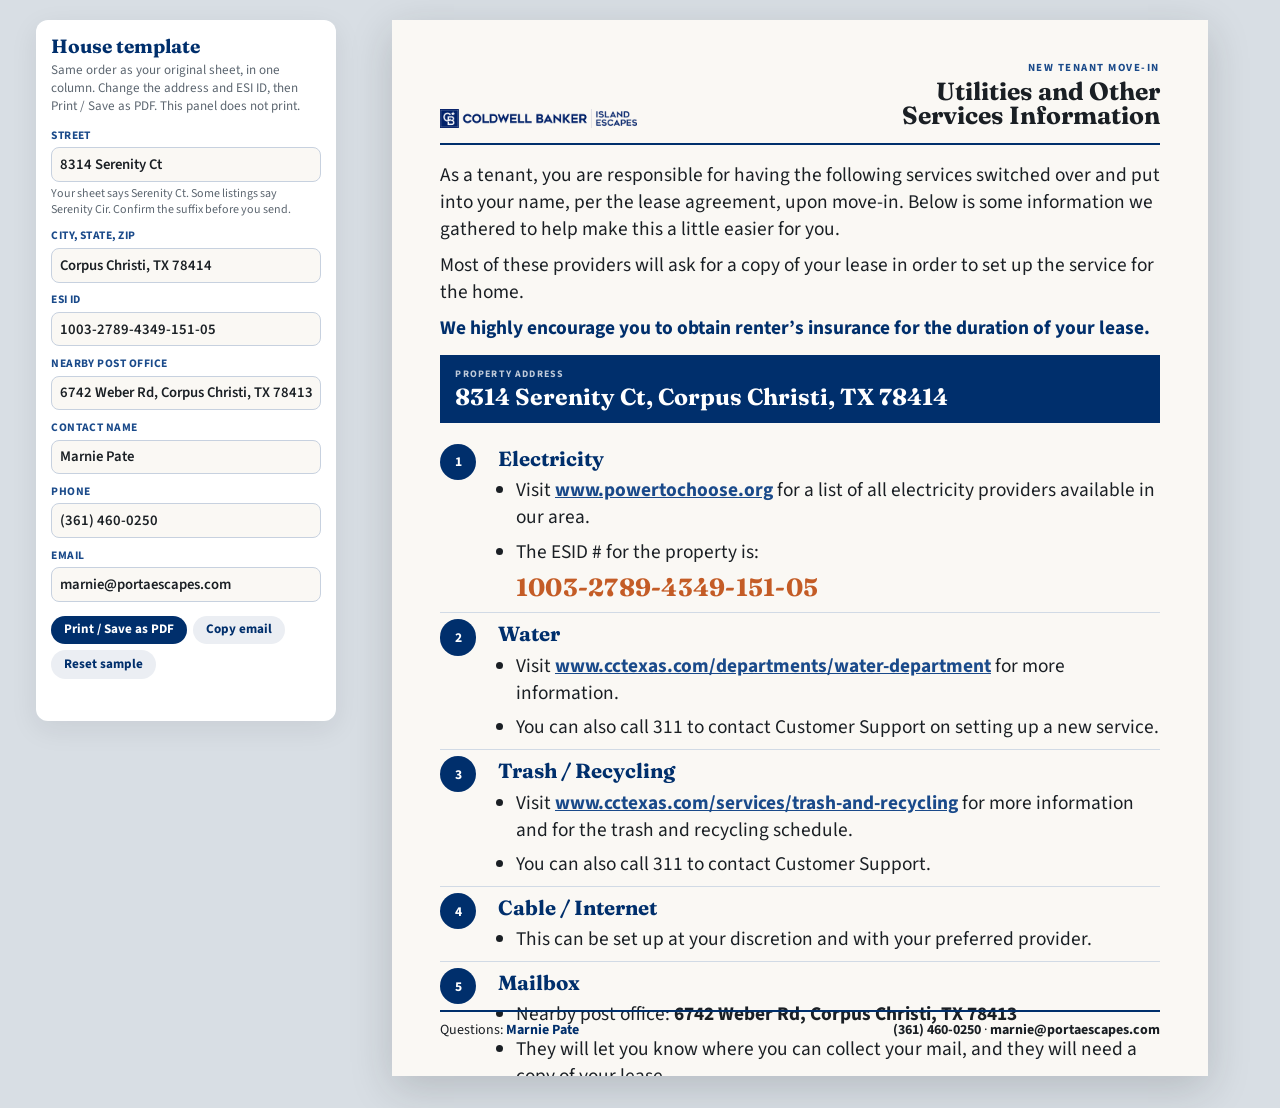
==== commit 9fd1ad78: "Restack the tenant utilities sheet as one full-page column. It follows the original order: electrici" ====
--- a/flyers/tenant-utilities.html
+++ b/flyers/tenant-utilities.html
@@ -16,13 +16,10 @@
     --coral: #C45C26;
     --ink: #1A1F24;
     --muted: #5C6670;
-    --line: color-mix(in srgb, var(--gulf) 16%, transparent);
   }
 
   * { box-sizing: border-box; }
-
   @page { size: letter; margin: 0; }
-
   html, body { margin: 0; background: #d8dee4; color: var(--ink); }
   body {
     font-family: "Source Sans 3", system-ui, sans-serif;
@@ -32,10 +29,10 @@
 
   .workspace {
     display: grid;
-    grid-template-columns: 320px 1fr;
+    grid-template-columns: 300px 1fr;
     gap: 1.25rem;
     align-items: start;
-    max-width: 1280px;
+    max-width: 1240px;
     margin: 0 auto;
     padding: 1.25rem 1rem 2rem;
   }
@@ -44,34 +41,27 @@
     position: sticky;
     top: 1rem;
     background: white;
-    border: 1px solid color-mix(in srgb, var(--gulf) 18%, white);
     border-radius: 12px;
     padding: 0.9rem 0.95rem 1rem;
     box-shadow: 0 8px 28px rgba(26, 31, 36, 0.08);
   }
   .editor h2 {
-    margin: 0 0 0.2rem;
+    margin: 0 0 0.25rem;
     font-family: Fraunces, Georgia, serif;
-    font-size: 1.25rem;
-    font-weight: 700;
+    font-size: 1.2rem;
     color: var(--gulf);
   }
-  .editor .help {
-    margin: 0 0 0.75rem;
-    font-size: 0.82rem;
-    line-height: 1.35;
-    color: var(--muted);
-  }
+  .editor .help { margin: 0 0 0.7rem; font-size: 0.82rem; line-height: 1.35; color: var(--muted); }
   .editor label {
     display: block;
-    margin: 0.55rem 0 0;
+    margin-top: 0.55rem;
     font-size: 0.72rem;
     font-weight: 700;
     letter-spacing: 0.04em;
     text-transform: uppercase;
     color: var(--tide);
   }
-  .editor input, .editor select, .editor textarea {
+  .editor input {
     width: 100%;
     margin-top: 0.22rem;
     border: 1px solid color-mix(in srgb, var(--gulf) 22%, white);
@@ -81,13 +71,7 @@
     color: var(--ink);
     background: var(--foam);
   }
-  .editor textarea { min-height: 4.4rem; resize: vertical; }
-  .editor .note {
-    margin: 0.28rem 0 0;
-    font-size: 0.75rem;
-    line-height: 1.35;
-    color: var(--muted);
-  }
+  .editor .note { margin: 0.28rem 0 0; font-size: 0.75rem; line-height: 1.35; color: var(--muted); }
   .actions { display: flex; flex-wrap: wrap; gap: 0.4rem; margin-top: 0.85rem; }
   button {
     border: 0;
@@ -104,172 +88,139 @@
     width: 8.5in;
     height: 11in;
     margin: 0 auto;
-    background:
-      radial-gradient(720px 280px at 0% 0%, #d7ebf4 0%, transparent 58%),
-      linear-gradient(180deg, var(--foam), var(--sand));
+    background: var(--foam);
     box-shadow: 0 12px 40px rgba(26, 31, 36, 0.18);
     display: flex;
     flex-direction: column;
     overflow: hidden;
-  }
-
-  .inner { padding: 0.34in 0.38in 0; }
+    padding: 0.42in 0.5in 0.38in;
+  }
 
   .header {
-    display: grid;
-    grid-template-columns: 1.85in 1fr;
-    gap: 0.28in;
-    align-items: end;
-  }
-  .logo { width: 1.85in; height: auto; display: block; }
+    display: flex;
+    align-items: flex-end;
+    justify-content: space-between;
+    gap: 0.3in;
+    padding-bottom: 0.16in;
+    border-bottom: 2px solid var(--gulf);
+  }
+  .logo { width: 2.05in; height: auto; display: block; }
+  .titles { text-align: right; }
   .eyebrow {
-    font-size: 0.62rem;
-    font-weight: 700;
-    letter-spacing: 0.16em;
+    font-size: 0.68rem;
+    font-weight: 700;
+    letter-spacing: 0.14em;
     text-transform: uppercase;
     color: var(--tide);
   }
   h1 {
-    margin: 0.04rem 0 0.08rem;
+    margin: 0.04in 0 0;
     font-family: Fraunces, Georgia, serif;
-    font-weight: 700;
-    font-size: 1.72rem;
-    line-height: 0.95;
-    letter-spacing: -0.02em;
+    font-size: 1.55rem;
+    line-height: 0.98;
+    font-weight: 700;
     color: var(--ink);
   }
-  .sub {
-    font-size: 0.68rem;
-    font-weight: 700;
-    letter-spacing: 0.08em;
-    text-transform: uppercase;
+
+  .intro {
+    margin: 0.18in 0 0;
+    font-size: 14.5pt;
+    line-height: 1.38;
+  }
+  .intro p { margin: 0 0 0.1in; }
+  .intro p:last-child { margin-bottom: 0; }
+  .insurance {
+    font-weight: 700;
     color: var(--gulf);
   }
 
-  .band {
-    margin-top: 0.18in;
+  .address {
+    margin-top: 0.14in;
     background: var(--gulf);
     color: white;
-    display: grid;
-    grid-template-columns: 1.35fr 1fr;
-    gap: 0.3in;
-    padding: 0.16in 0.22in;
-    align-items: center;
-  }
-  .street {
-    font-family: Fraunces, Georgia, serif;
-    font-size: 1.15rem;
-    font-weight: 700;
-    line-height: 1.05;
-  }
-  .city { margin-top: 0.08rem; font-size: 0.72rem; font-weight: 600; opacity: 0.92; }
-  .lease { margin-top: 0.06rem; font-size: 0.64rem; letter-spacing: 0.04em; text-transform: uppercase; color: #f3e4d0; }
-  .esid-label {
-    font-size: 0.52rem;
+    padding: 0.12in 0.16in;
+  }
+  .address .label {
+    font-size: 0.62rem;
     font-weight: 700;
     letter-spacing: 0.12em;
     text-transform: uppercase;
     opacity: 0.75;
   }
-  .esid {
-    margin-top: 0.06rem;
+  .address .value {
+    margin-top: 0.04in;
     font-family: Fraunces, Georgia, serif;
-    font-size: 0.92rem;
-    font-weight: 700;
-    letter-spacing: 0.01em;
-    color: #f6d7c4;
-  }
-  .esid-hint { margin-top: 0.05rem; font-size: 0.58rem; opacity: 0.8; }
-
-  .lede {
-    margin: 0.14in 0 0.12in;
-    font-size: 0.7rem;
-    line-height: 1.35;
-    color: var(--ink);
-  }
-
-  .grid {
+    font-size: 1.45rem;
+    font-weight: 700;
+    line-height: 1.15;
+  }
+
+  .services {
+    flex: 1;
+    display: flex;
+    flex-direction: column;
+    justify-content: space-between;
+    margin-top: 0.16in;
+    min-height: 0;
+  }
+  .service {
     display: grid;
-    grid-template-columns: 1fr 1fr;
-    gap: 0.1in;
-  }
-  .card {
-    border: 1.5px solid var(--gulf);
-    background: color-mix(in srgb, white 90%, var(--foam));
-    min-height: 0;
-  }
-  .card h2 {
-    margin: 0;
+    grid-template-columns: 0.46in 1fr;
+    gap: 0.14in;
+    align-items: start;
+    padding: 0.06in 0 0.08in;
+    border-bottom: 1px solid color-mix(in srgb, var(--gulf) 18%, white);
+  }
+  .service:last-child { border-bottom: 0; }
+  .num {
+    width: 0.38in;
+    height: 0.38in;
+    border-radius: 50%;
     background: var(--gulf);
     color: white;
-    text-align: center;
-    font-family: "Source Sans 3", system-ui, sans-serif;
-    font-size: 0.62rem;
-    font-weight: 700;
-    letter-spacing: 0.1em;
-    text-transform: uppercase;
-    padding: 0.16rem 0.35rem;
-  }
-  .card .body { padding: 0.16rem 0.38rem 0.2rem; }
-  .card p, .card li {
+    font-weight: 700;
+    font-size: 0.85rem;
+    display: grid;
+    place-items: center;
+  }
+  .service h2 {
+    margin: 0.02in 0 0.07in;
+    font-family: Fraunces, Georgia, serif;
+    font-size: 1.28rem;
+    font-weight: 700;
+    color: var(--gulf);
+  }
+  .service ul {
     margin: 0;
-    font-size: 0.62rem;
-    line-height: 1.32;
-    color: var(--ink);
-  }
-  .card p + p, .card ul { margin-top: 0.12rem; }
-  .card ul { margin: 0.1rem 0 0; padding-left: 0.85rem; }
-  .card a { color: var(--tide); font-weight: 700; text-decoration: none; }
-  .card strong { color: var(--gulf); }
+    padding-left: 1.15rem;
+    font-size: 14.5pt;
+    line-height: 1.4;
+  }
+  .service li + li { margin-top: 0.08in; }
+  .service a { color: var(--tide); font-weight: 700; }
+  .esid {
+    display: block;
+    margin-top: 0.04in;
+    font-family: Fraunces, Georgia, serif;
+    font-size: 1.55rem;
+    font-weight: 700;
+    letter-spacing: 0.01em;
+    color: var(--coral);
+  }
+  .warn { font-weight: 700; color: var(--ink); }
 
   .footer {
-    margin-top: auto;
-    background: var(--gulf);
-    color: white;
-    display: grid;
-    grid-template-columns: 1.7in 1.15fr 1fr 1.15fr;
-    gap: 0.28in;
-    align-items: center;
-    padding: 0.16in 0.38in;
-  }
-  .footer img {
-    width: 1.65in;
-    height: auto;
-    filter: brightness(0) invert(1);
-  }
-  .footer .name {
-    font-family: Fraunces, Georgia, serif;
-    font-size: 0.92rem;
-    font-weight: 700;
-    line-height: 1.1;
-  }
-  .footer .role {
-    margin-top: 0.06rem;
-    font-size: 0.52rem;
-    letter-spacing: 0.08em;
-    text-transform: uppercase;
-    opacity: 0.8;
-  }
-  .footer .label {
-    font-size: 0.48rem;
-    font-weight: 700;
-    letter-spacing: 0.1em;
-    text-transform: uppercase;
-    opacity: 0.72;
-  }
-  .footer .value { margin-top: 0.04rem; font-size: 0.68rem; font-weight: 600; }
-  .footer a { color: white; text-decoration: none; }
-  .fine {
-    font-size: 0.52rem;
-    line-height: 1.25;
-    opacity: 0.85;
-  }
-
-  @media screen and (max-width: 1100px) {
-    .workspace { grid-template-columns: 1fr; }
-    .editor { position: static; }
-    .sheet { transform-origin: top center; }
-  }
+    margin-top: 0.08in;
+    padding-top: 0.1in;
+    border-top: 2px solid var(--gulf);
+    display: flex;
+    justify-content: space-between;
+    gap: 0.3in;
+    font-size: 10.5pt;
+    line-height: 1.3;
+  }
+  .footer strong { color: var(--gulf); }
+  .footer a { color: var(--ink); text-decoration: none; font-weight: 700; }
 
   @media print {
     html, body { background: white; }
@@ -283,52 +234,20 @@
   <div class="workspace">
     <form class="editor" id="editor" autocomplete="off">
       <h2>House template</h2>
-      <p class="help">Change the address and ESI ID for each home, then use Print / Save as PDF and email that page. This panel does not print.</p>
-
+      <p class="help">Same order as your original sheet, in one column. Change the address and ESI ID, then Print / Save as PDF. This panel does not print.</p>
       <label>Street
         <input id="street" name="street" required />
       </label>
-      <p class="note">The source sheet says Serenity Ct. The same listing is also filed as Serenity Cir. Confirm the suffix before you send.</p>
-
+      <p class="note">Your sheet says Serenity Ct. Some listings say Serenity Cir. Confirm the suffix before you send.</p>
       <label>City, state, ZIP
         <input id="cityLine" name="cityLine" />
       </label>
       <label>ESI ID
         <input id="esid" name="esid" spellcheck="false" />
       </label>
-      <label>Lease start (optional)
-        <input id="leaseStart" name="leaseStart" type="date" />
-      </label>
-      <label>Natural gas
-        <select id="gas" name="gas">
-          <option value="confirm">Electric heat — confirm a meter</option>
-          <option value="yes">Gas meter on the property</option>
-          <option value="none">No gas at this home</option>
-        </select>
-      </label>
       <label>Nearby post office
-        <input id="postOfficeName" name="postOfficeName" />
-      </label>
-      <label>Post office address
-        <input id="postOfficeAddress" name="postOfficeAddress" />
-      </label>
-      <p class="note">Weber Rd is the office on the original sheet. Gulfway, 1345 Crescent Dr, Corpus Christi, TX 78412, is also nearby. Use the office that delivers this address.</p>
-
-      <label>House notes, one per line
-        <textarea id="notes" name="notes"></textarea>
-      </label>
-      <p class="note">Yard care and appliances are from a public rental listing, not the original utilities sheet. Delete a line if the lease says otherwise.</p>
-
-      <label>Renters insurance
-        <select id="insurance" name="insurance">
-          <option value="recommended">Highly encouraged</option>
-          <option value="required">Required by the lease</option>
-        </select>
-      </label>
-      <label>Insurance detail (optional)
-        <input id="insuranceDetail" name="insuranceDetail" placeholder="Liability minimum, or who to list" />
-      </label>
-
+        <input id="postOffice" name="postOffice" />
+      </label>
       <label>Contact name
         <input id="contactName" name="contactName" />
       </label>
@@ -338,8 +257,6 @@
       <label>Email
         <input id="email" name="email" type="email" />
       </label>
-      <p class="note">Sample contact is Marnie Pate. Sarah Pate Wilson is (361) 416-0556, sarah@cbporta.com.</p>
-
       <div class="actions">
         <button class="primary" id="printBtn" type="button">Print / Save as PDF</button>
         <button class="ghost" id="copyBtn" type="button">Copy email</button>
@@ -348,112 +265,99 @@
       <p class="status" id="status" role="status"></p>
     </form>
 
-    <article class="sheet" id="sheet" aria-label="Tenant utilities sheet">
-      <div class="inner">
-        <header class="header">
-          <img class="logo" src="../assets/logo-horizontal-blue.png" alt="Coldwell Banker Island Escapes" />
+    <article class="sheet" aria-label="Tenant utilities sheet">
+      <header class="header">
+        <img class="logo" src="../assets/logo-horizontal-blue.png" alt="Coldwell Banker Island Escapes" />
+        <div class="titles">
+          <div class="eyebrow">New tenant move-in</div>
+          <h1>Utilities and Other<br>Services Information</h1>
+        </div>
+      </header>
+
+      <div class="intro">
+        <p>As a tenant, you are responsible for having the following services switched over and put into your name, per the lease agreement, upon move-in. Below is some information we gathered to help make this a little easier for you.</p>
+        <p>Most of these providers will ask for a copy of your lease in order to set up the service for the home.</p>
+        <p class="insurance">We highly encourage you to obtain renter’s insurance for the duration of your lease.</p>
+      </div>
+
+      <div class="address">
+        <div class="label">Property address</div>
+        <div class="value" id="outAddress"></div>
+      </div>
+
+      <div class="services">
+        <section class="service">
+          <div class="num">1</div>
           <div>
-            <div class="eyebrow">New tenant</div>
-            <h1>Utilities &amp; services</h1>
-            <div class="sub">What to start before you move in</div>
-          </div>
-        </header>
-
-        <section class="band" aria-label="Property">
-          <div>
-            <div class="street" id="outStreet"></div>
-            <div class="city" id="outCity"></div>
-            <div class="lease" id="outLease" hidden></div>
-          </div>
-          <div>
-            <div class="esid-label">ESI ID</div>
-            <div class="esid" id="outEsid"></div>
-            <div class="esid-hint">Meter ID for this address. Not an account number.</div>
+            <h2>Electricity</h2>
+            <ul>
+              <li>Visit <a href="https://www.powertochoose.org">www.powertochoose.org</a> for a list of all electricity providers available in our area.</li>
+              <li>The ESID # for the property is: <span class="esid" id="outEsid"></span></li>
+            </ul>
           </div>
         </section>
 
-        <p class="lede" id="outLede"></p>
-
-        <div class="grid">
-          <section class="card">
-            <h2>Electricity</h2>
-            <div class="body">
-              <p>Compare plans at <a href="https://www.powertochoose.org">powertochoose.org</a>. Give the provider the ESI ID above. It stays with this meter when tenants change.</p>
-              <p>Start service a few business days before the lease begins, and have the lease ready. Corpus Christi delivery is through AEP Texas.</p>
-            </div>
-          </section>
-
-          <section class="card">
-            <h2>Water, trash &amp; recycling</h2>
-            <div class="body">
-              <p>The city Utility Billing Office starts water, wastewater, trash, recycling, and stormwater together. Trash is not a separate account.</p>
-              <p>Start service online or call 311. From outside Corpus Christi, call <a href="tel:3618262489">(361) 826-2489</a>. Bring a lease signed by you and the owner, with this address and the start date.</p>
-            </div>
-          </section>
-
-          <section class="card">
-            <h2>Natural gas</h2>
-            <div class="body"><p id="outGas"></p></div>
-          </section>
-
-          <section class="card">
-            <h2>Internet &amp; cable</h2>
-            <div class="body">
-              <p>Choose your own provider. Schedule installation before move-in if you want service on day one. The lease does not assign a company.</p>
-            </div>
-          </section>
-
-          <section class="card">
-            <h2>Mail</h2>
-            <div class="body">
-              <p><strong id="outPostName"></strong><br /><span id="outPostAddress"></span></p>
-              <p>USPS tells you where to collect mail and often issues keys for a community box. Property management does not have those keys. Forward mail at <a href="https://www.usps.com/move">usps.com/move</a> and bring your lease.</p>
-            </div>
-          </section>
-
-          <section class="card">
-            <h2>Also for this home</h2>
-            <div class="body">
-              <ul id="outNotes"></ul>
-              <p id="outInsurance"></p>
-            </div>
-          </section>
-        </div>
+        <section class="service">
+          <div class="num">2</div>
+          <div>
+            <h2>Water</h2>
+            <ul>
+              <li>Visit <a href="https://www.cctexas.com/departments/water-department">www.cctexas.com/departments/water-department</a> for more information.</li>
+              <li>You can also call 311 to contact Customer Support on setting up a new service.</li>
+            </ul>
+          </div>
+        </section>
+
+        <section class="service">
+          <div class="num">3</div>
+          <div>
+            <h2>Trash / Recycling</h2>
+            <ul>
+              <li>Visit <a href="https://www.cctexas.com/services/trash-and-recycling">www.cctexas.com/services/trash-and-recycling</a> for more information and for the trash and recycling schedule.</li>
+              <li>You can also call 311 to contact Customer Support.</li>
+            </ul>
+          </div>
+        </section>
+
+        <section class="service">
+          <div class="num">4</div>
+          <div>
+            <h2>Cable / Internet</h2>
+            <ul>
+              <li>This can be set up at your discretion and with your preferred provider.</li>
+            </ul>
+          </div>
+        </section>
+
+        <section class="service">
+          <div class="num">5</div>
+          <div>
+            <h2>Mailbox</h2>
+            <ul>
+              <li>Nearby post office: <strong id="outPost"></strong></li>
+              <li>They will let you know where you can collect your mail, and they will need a copy of your lease.</li>
+              <li>They often will issue a new, fresh set of keys if there is a community mailbox in your subdivision.</li>
+              <li class="warn">We, the property management company, do not have any keys associated with a mailbox.</li>
+            </ul>
+          </div>
+        </section>
       </div>
 
       <footer class="footer">
-        <img src="../assets/logo-horizontal-blue.png" alt="" />
-        <div>
-          <div class="name" id="outContact"></div>
-          <div class="role">Coldwell Banker Island Escapes</div>
-        </div>
-        <div>
-          <div class="label">Call or text</div>
-          <div class="value"><a id="outPhone" href=""></a></div>
-        </div>
-        <div>
-          <div class="label">Email</div>
-          <div class="value"><a id="outEmail" href=""></a></div>
-          <div class="fine">Your lease controls if it conflicts with this page.</div>
-        </div>
+        <div>Questions: <strong id="outContact"></strong></div>
+        <div><a id="outPhone" href=""></a> · <a id="outEmail" href=""></a></div>
       </footer>
     </article>
   </div>
 
 <script>
 (function () {
-  var STORAGE_KEY = "cbie-tenant-utilities-v1";
+  var STORAGE_KEY = "cbie-tenant-utilities-v2";
   var DEFAULTS = {
     street: "8314 Serenity Ct",
     cityLine: "Corpus Christi, TX 78414",
     esid: "1003-2789-4349-151-05",
-    leaseStart: "",
-    gas: "confirm",
-    postOfficeName: "Southside Post Office",
-    postOfficeAddress: "6742 Weber Rd, Corpus Christi, TX 78413",
-    notes: "Yard care is your responsibility.\nBring a refrigerator, washer, and dryer. They are not provided.",
-    insurance: "recommended",
-    insuranceDetail: "",
+    postOffice: "6742 Weber Rd, Corpus Christi, TX 78413",
     contactName: "Marnie Pate",
     phone: "(361) 460-0250",
     email: "marnie@portaescapes.com"
@@ -464,19 +368,12 @@
 
   function readForm() {
     var data = {};
-    FIELDS.forEach(function (key) {
-      data[key] = ($(key).value || "").trim();
-    });
-    data.gas = $("gas").value;
-    data.insurance = $("insurance").value;
-    data.leaseStart = $("leaseStart").value;
+    FIELDS.forEach(function (key) { data[key] = ($(key).value || "").trim(); });
     return data;
   }
 
   function writeForm(data) {
-    FIELDS.forEach(function (key) {
-      $(key).value = data[key] == null ? "" : data[key];
-    });
+    FIELDS.forEach(function (key) { $(key).value = data[key] || ""; });
   }
 
   function load() {
@@ -487,67 +384,17 @@
     return Object.assign({}, DEFAULTS);
   }
 
-  function save(data) {
-    localStorage.setItem(STORAGE_KEY, JSON.stringify(data));
-  }
-
-  function formatDate(iso) {
-    if (!iso) return "";
-    var parts = iso.split("-");
-    if (parts.length !== 3) return iso;
-    var date = new Date(Number(parts[0]), Number(parts[1]) - 1, Number(parts[2]));
-    return date.toLocaleDateString("en-US", { month: "long", day: "numeric", year: "numeric" });
-  }
-
   function telHref(phone) {
     var digits = String(phone || "").replace(/[^\d+]/g, "");
     return digits ? "tel:" + digits : "";
   }
 
-  function gasCopy(mode) {
-    if (mode === "yes") {
-      return "This home has natural gas. The city Utility Billing Office can start gas with your water account. Call 311 if the meter is not in your name yet.";
-    }
-    if (mode === "none") {
-      return "This home does not have natural gas. You do not need a gas account.";
-    }
-    return "This home is listed with electric heat. Check for a gas meter before you order gas. If there is one, the city Utility Billing Office starts that service too.";
-  }
-
-  function insuranceCopy(data) {
-    var detail = data.insuranceDetail ? " " + data.insuranceDetail : "";
-    if (data.insurance === "required") {
-      return "Your lease requires renters insurance." + detail;
-    }
-    return "Renters insurance is highly encouraged." + detail + (detail ? "" : " Confirm any minimum with your lease.");
-  }
-
-  function noteLines(text) {
-    return String(text || "").split(/\n+/).map(function (line) { return line.trim(); }).filter(Boolean);
-  }
-
   function render(data) {
-    $("outStreet").textContent = data.street || "Street address";
-    $("outCity").textContent = data.cityLine || "";
-    var lease = formatDate(data.leaseStart);
-    $("outLease").hidden = !lease;
-    $("outLease").textContent = lease ? "Lease starts " + lease : "";
+    var city = data.cityLine ? ", " + data.cityLine : "";
+    $("outAddress").textContent = (data.street || "Street address") + city;
     $("outEsid").textContent = data.esid || "Add ESI ID";
-    var when = lease ? "before " + lease : "a few business days before your lease starts";
-    $("outLede").textContent = "Put electricity and city utilities in your name " + when + ". Most providers will ask for a copy of the lease.";
-    $("outGas").textContent = gasCopy(data.gas);
-    $("outPostName").textContent = data.postOfficeName || "Nearby post office";
-    $("outPostAddress").textContent = data.postOfficeAddress || "";
-    var list = $("outNotes");
-    list.innerHTML = "";
-    noteLines(data.notes).forEach(function (line) {
-      var item = document.createElement("li");
-      item.textContent = line;
-      list.appendChild(item);
-    });
-    list.hidden = !list.children.length;
-    $("outInsurance").textContent = insuranceCopy(data);
-    $("outContact").textContent = data.contactName || "Your contact";
+    $("outPost").textContent = data.postOffice || "";
+    $("outContact").textContent = data.contactName || "";
     var phone = $("outPhone");
     phone.textContent = data.phone || "";
     phone.href = telHref(data.phone);
@@ -557,76 +404,51 @@
   }
 
   function emailText(data) {
-    var lease = formatDate(data.leaseStart);
-    var lines = [
+    return [
+      "Subject: Utilities for your move-in at " + data.street,
+      "",
       "Hello,",
       "",
-      "Attached is the utilities guide for " + data.street + (data.cityLine ? ", " + data.cityLine : "") + ".",
+      "Attached is the utilities and services sheet for " + data.street + (data.cityLine ? ", " + data.cityLine : "") + ".",
       "",
-      "Please start electricity and city utilities " + (lease ? "before " + lease : "a few business days before your lease begins") + ". Most providers will ask for a copy of the lease.",
+      "Please switch electricity, water, and trash into your name upon move-in, per the lease. Most providers will ask for a copy of the lease.",
       "",
-      "Your ESI ID, the electric meter ID for this address, is " + data.esid + ". It is not an account number.",
-      "",
-      "Reply if an account will not open and I will help.",
+      "The ESID # for the property is " + data.esid + ".",
       "",
       data.contactName,
       data.phone,
       data.email
-    ];
-    return {
-      subject: "Utilities for your move-in at " + data.street,
-      body: lines.filter(function (line) { return line !== undefined; }).join("\n")
-    };
-  }
-
-  function setStatus(message) {
-    $("status").textContent = message;
+    ].join("\n");
   }
 
   var data = load();
   writeForm(data);
   render(data);
 
-  $("editor").addEventListener("input", function () {
+  function sync() {
     data = readForm();
-    save(data);
+    localStorage.setItem(STORAGE_KEY, JSON.stringify(data));
     render(data);
-    setStatus("");
-  });
-  $("editor").addEventListener("change", function () {
-    data = readForm();
-    save(data);
-    render(data);
-  });
-
-  $("printBtn").addEventListener("click", function () {
-    data = readForm();
-    save(data);
-    render(data);
-    window.print();
-  });
-
+  }
+
+  $("editor").addEventListener("input", function () { $("status").textContent = ""; sync(); });
+  $("printBtn").addEventListener("click", function () { sync(); window.print(); });
   $("copyBtn").addEventListener("click", function () {
-    data = readForm();
-    var mail = emailText(data);
-    var text = "Subject: " + mail.subject + "\n\n" + mail.body;
+    sync();
+    var text = emailText(data);
     if (navigator.clipboard && navigator.clipboard.writeText) {
       navigator.clipboard.writeText(text).then(function () {
-        setStatus("Email copied. Attach the PDF before you send.");
-      }).catch(function () {
-        setStatus(text);
-      });
+        $("status").textContent = "Email copied. Attach the PDF before you send.";
+      }).catch(function () { $("status").textContent = text; });
     } else {
-      setStatus(text);
+      $("status").textContent = text;
     }
   });
-
   $("resetBtn").addEventListener("click", function () {
     data = Object.assign({}, DEFAULTS);
     writeForm(data);
-    save(data);
-    render(data);
-    setStatus("Sample restored for 8314 Serenity Ct.");
+    sync();
+    $("status").textContent = "Sample restored for 8314 Serenity Ct.";
   });
 })();
 </script>
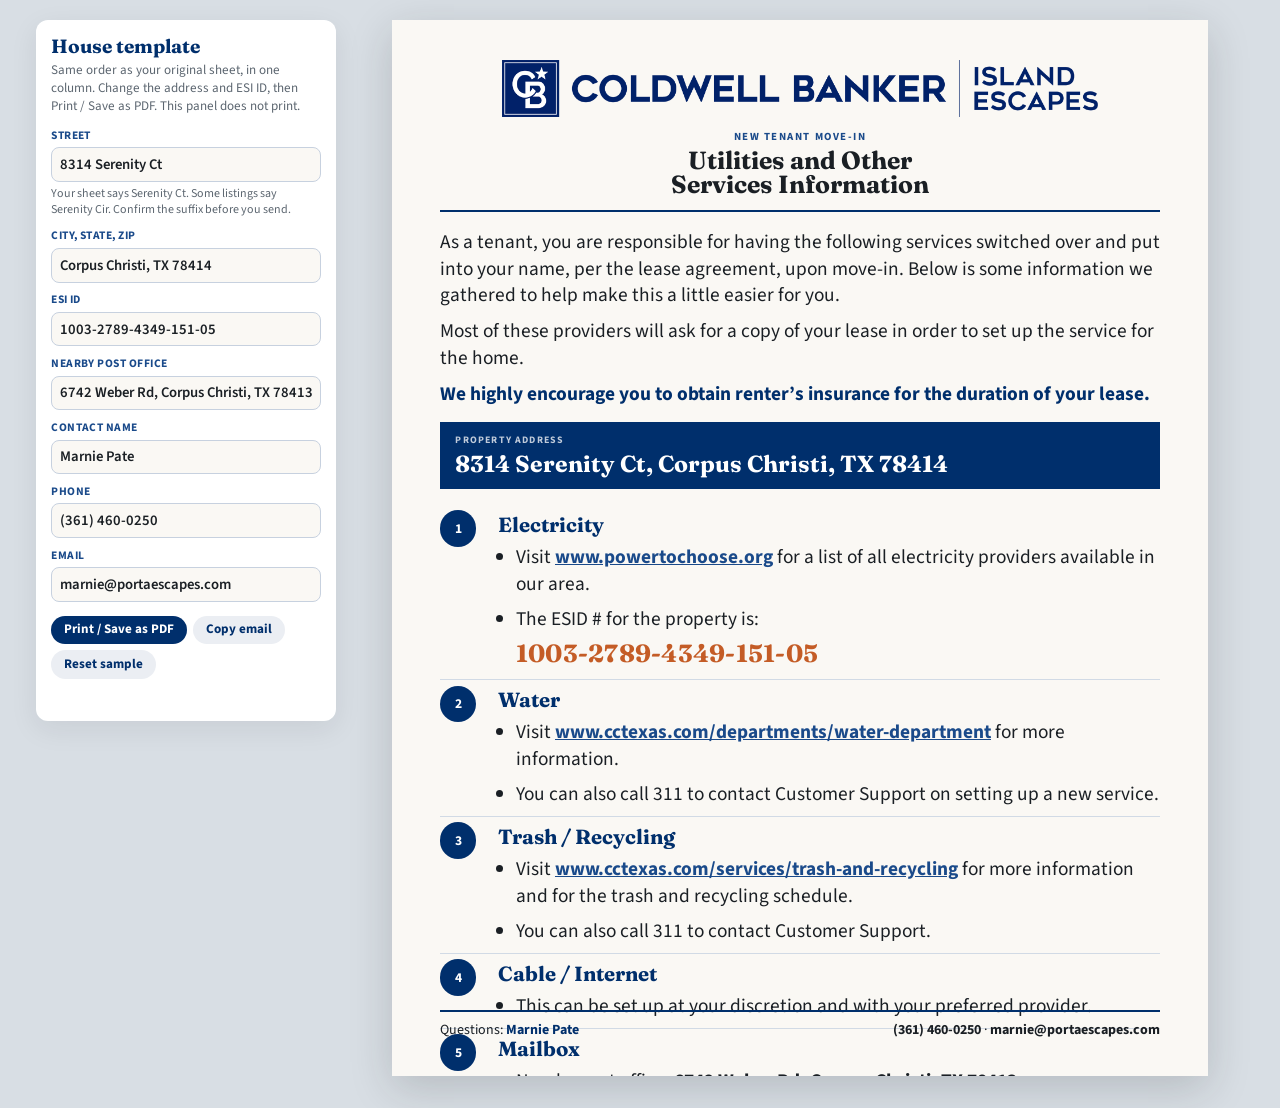
==== commit c904293d: "Center a larger Coldwell Banker logo at the top of the utilities sheet. Co-authored-by: sarahwilson6" ====
--- a/flyers/tenant-utilities.html
+++ b/flyers/tenant-utilities.html
@@ -98,14 +98,15 @@
 
   .header {
     display: flex;
-    align-items: flex-end;
-    justify-content: space-between;
-    gap: 0.3in;
-    padding-bottom: 0.16in;
+    flex-direction: column;
+    align-items: center;
+    text-align: center;
+    gap: 0.12in;
+    padding-bottom: 0.14in;
     border-bottom: 2px solid var(--gulf);
   }
-  .logo { width: 2.05in; height: auto; display: block; }
-  .titles { text-align: right; }
+  .logo { width: 6.2in; height: auto; display: block; }
+  .titles { text-align: center; }
   .eyebrow {
     font-size: 0.68rem;
     font-weight: 700;
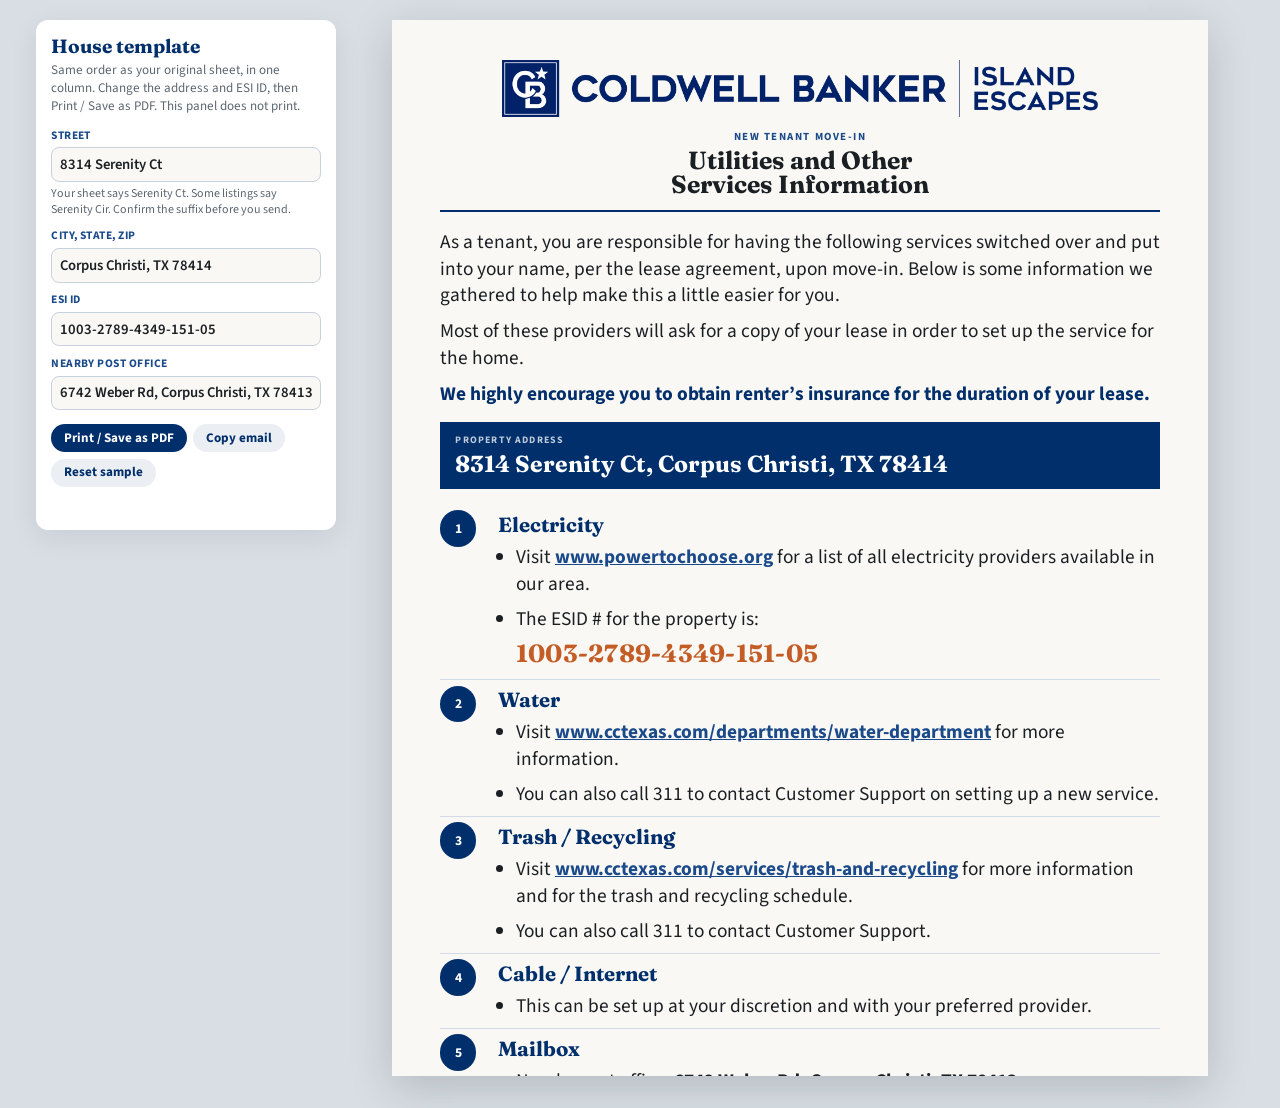
==== commit e76d12ac: "Remove the contact footer so the mailbox section no longer overlaps it. The sheet is emailed, so the" ====
--- a/flyers/tenant-utilities.html
+++ b/flyers/tenant-utilities.html
@@ -209,19 +209,6 @@
     color: var(--coral);
   }
   .warn { font-weight: 700; color: var(--ink); }
-
-  .footer {
-    margin-top: 0.08in;
-    padding-top: 0.1in;
-    border-top: 2px solid var(--gulf);
-    display: flex;
-    justify-content: space-between;
-    gap: 0.3in;
-    font-size: 10.5pt;
-    line-height: 1.3;
-  }
-  .footer strong { color: var(--gulf); }
-  .footer a { color: var(--ink); text-decoration: none; font-weight: 700; }
 
   @media print {
     html, body { background: white; }
@@ -249,15 +236,6 @@
       <label>Nearby post office
         <input id="postOffice" name="postOffice" />
       </label>
-      <label>Contact name
-        <input id="contactName" name="contactName" />
-      </label>
-      <label>Phone
-        <input id="phone" name="phone" />
-      </label>
-      <label>Email
-        <input id="email" name="email" type="email" />
-      </label>
       <div class="actions">
         <button class="primary" id="printBtn" type="button">Print / Save as PDF</button>
         <button class="ghost" id="copyBtn" type="button">Copy email</button>
@@ -343,11 +321,6 @@
           </div>
         </section>
       </div>
-
-      <footer class="footer">
-        <div>Questions: <strong id="outContact"></strong></div>
-        <div><a id="outPhone" href=""></a> · <a id="outEmail" href=""></a></div>
-      </footer>
     </article>
   </div>
 
@@ -358,10 +331,7 @@
     street: "8314 Serenity Ct",
     cityLine: "Corpus Christi, TX 78414",
     esid: "1003-2789-4349-151-05",
-    postOffice: "6742 Weber Rd, Corpus Christi, TX 78413",
-    contactName: "Marnie Pate",
-    phone: "(361) 460-0250",
-    email: "marnie@portaescapes.com"
+    postOffice: "6742 Weber Rd, Corpus Christi, TX 78413"
   };
   var FIELDS = Object.keys(DEFAULTS);
 
@@ -385,23 +355,11 @@
     return Object.assign({}, DEFAULTS);
   }
 
-  function telHref(phone) {
-    var digits = String(phone || "").replace(/[^\d+]/g, "");
-    return digits ? "tel:" + digits : "";
-  }
-
   function render(data) {
     var city = data.cityLine ? ", " + data.cityLine : "";
     $("outAddress").textContent = (data.street || "Street address") + city;
     $("outEsid").textContent = data.esid || "Add ESI ID";
     $("outPost").textContent = data.postOffice || "";
-    $("outContact").textContent = data.contactName || "";
-    var phone = $("outPhone");
-    phone.textContent = data.phone || "";
-    phone.href = telHref(data.phone);
-    var email = $("outEmail");
-    email.textContent = data.email || "";
-    email.href = data.email ? "mailto:" + data.email : "";
   }
 
   function emailText(data) {
@@ -414,11 +372,7 @@
       "",
       "Please switch electricity, water, and trash into your name upon move-in, per the lease. Most providers will ask for a copy of the lease.",
       "",
-      "The ESID # for the property is " + data.esid + ".",
-      "",
-      data.contactName,
-      data.phone,
-      data.email
+      "The ESID # for the property is " + data.esid + "."
     ].join("\n");
   }
 
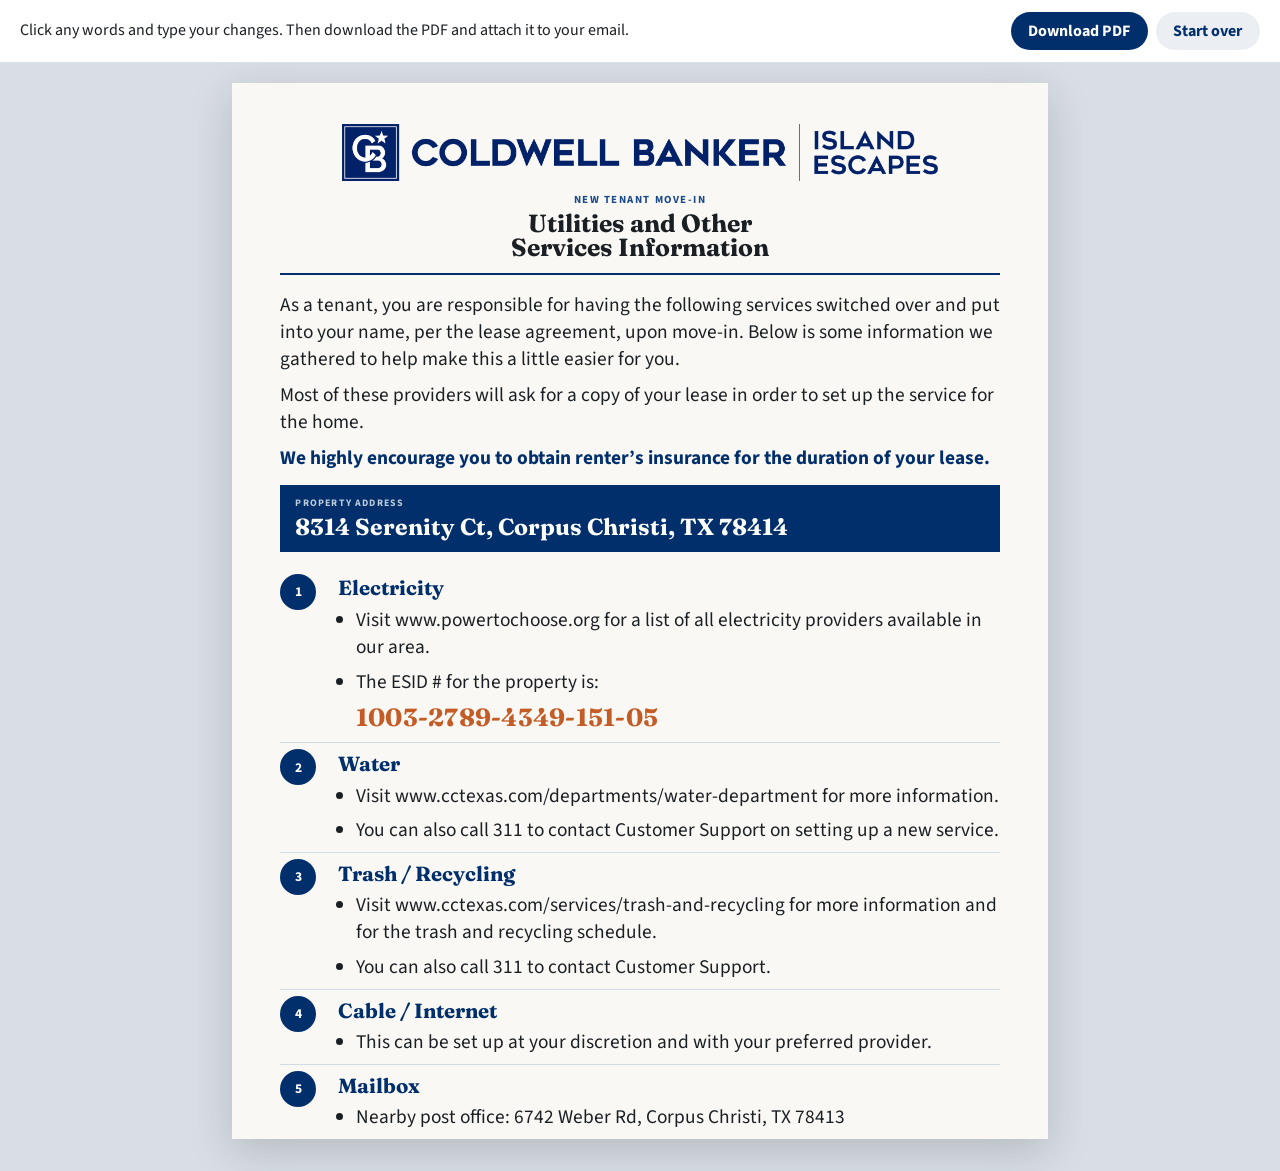
==== commit 5fea402c: "Make the utilities sheet a webpage you click to edit and download as a PDF. The logo is inside the p" ====
--- a/flyers/tenant-utilities.html
+++ b/flyers/tenant-utilities.html
@@ -3,7 +3,7 @@
 <head>
 <meta charset="utf-8" />
 <meta name="viewport" content="width=device-width, initial-scale=1" />
-<title>Tenant utilities template — Coldwell Banker Island Escapes</title>
+<title>Utilities and Other Services Information</title>
 <link rel="preconnect" href="https://fonts.googleapis.com" />
 <link rel="preconnect" href="https://fonts.gstatic.com" crossorigin />
 <link href="https://fonts.googleapis.com/css2?family=Fraunces:opsz,wght@9..144,500;9..144,700&family=Source+Sans+3:wght@400;600;700&display=swap" rel="stylesheet" />
@@ -17,7 +17,6 @@
     --ink: #1A1F24;
     --muted: #5C6670;
   }
-
   * { box-sizing: border-box; }
   @page { size: letter; margin: 0; }
   html, body { margin: 0; background: #d8dee4; color: var(--ink); }
@@ -26,64 +25,30 @@
     -webkit-print-color-adjust: exact;
     print-color-adjust: exact;
   }
-
-  .workspace {
-    display: grid;
-    grid-template-columns: 300px 1fr;
-    gap: 1.25rem;
-    align-items: start;
-    max-width: 1240px;
-    margin: 0 auto;
-    padding: 1.25rem 1rem 2rem;
-  }
-
-  .editor {
+  .bar {
     position: sticky;
-    top: 1rem;
+    top: 0;
+    z-index: 2;
+    display: flex;
+    align-items: center;
+    justify-content: space-between;
+    gap: 1rem;
+    padding: 0.75rem 1.25rem;
     background: white;
-    border-radius: 12px;
-    padding: 0.9rem 0.95rem 1rem;
-    box-shadow: 0 8px 28px rgba(26, 31, 36, 0.08);
-  }
-  .editor h2 {
-    margin: 0 0 0.25rem;
-    font-family: Fraunces, Georgia, serif;
-    font-size: 1.2rem;
-    color: var(--gulf);
-  }
-  .editor .help { margin: 0 0 0.7rem; font-size: 0.82rem; line-height: 1.35; color: var(--muted); }
-  .editor label {
-    display: block;
-    margin-top: 0.55rem;
-    font-size: 0.72rem;
-    font-weight: 700;
-    letter-spacing: 0.04em;
-    text-transform: uppercase;
-    color: var(--tide);
-  }
-  .editor input {
-    width: 100%;
-    margin-top: 0.22rem;
-    border: 1px solid color-mix(in srgb, var(--gulf) 22%, white);
-    border-radius: 8px;
-    padding: 0.42rem 0.5rem;
-    font: 600 0.92rem/1.3 "Source Sans 3", system-ui, sans-serif;
-    color: var(--ink);
-    background: var(--foam);
-  }
-  .editor .note { margin: 0.28rem 0 0; font-size: 0.75rem; line-height: 1.35; color: var(--muted); }
-  .actions { display: flex; flex-wrap: wrap; gap: 0.4rem; margin-top: 0.85rem; }
+    border-bottom: 1px solid color-mix(in srgb, var(--gulf) 15%, white);
+  }
+  .bar p { margin: 0; font-size: 1rem; line-height: 1.35; }
+  .bar .actions { display: flex; gap: 0.5rem; flex-shrink: 0; }
   button {
     border: 0;
     border-radius: 999px;
-    padding: 0.48rem 0.8rem;
-    font: 700 0.82rem/1 "Source Sans 3", system-ui, sans-serif;
+    padding: 0.7rem 1.1rem;
+    font: 700 1rem/1 "Source Sans 3", system-ui, sans-serif;
     cursor: pointer;
   }
   button.primary { background: var(--gulf); color: white; }
   button.ghost { background: color-mix(in srgb, var(--gulf) 8%, white); color: var(--gulf); }
-  .status { min-height: 1.1rem; margin: 0.55rem 0 0; font-size: 0.8rem; color: var(--tide); }
-
+  .stage { padding: 1.25rem 1rem 2rem; }
   .sheet {
     width: 8.5in;
     height: 11in;
@@ -95,7 +60,6 @@
     overflow: hidden;
     padding: 0.42in 0.5in 0.38in;
   }
-
   .header {
     display: flex;
     flex-direction: column;
@@ -122,19 +86,10 @@
     font-weight: 700;
     color: var(--ink);
   }
-
-  .intro {
-    margin: 0.18in 0 0;
-    font-size: 14.5pt;
-    line-height: 1.38;
-  }
+  .intro { margin: 0.18in 0 0; font-size: 14.5pt; line-height: 1.38; }
   .intro p { margin: 0 0 0.1in; }
   .intro p:last-child { margin-bottom: 0; }
-  .insurance {
-    font-weight: 700;
-    color: var(--gulf);
-  }
-
+  .insurance { font-weight: 700; color: var(--gulf); }
   .address {
     margin-top: 0.14in;
     background: var(--gulf);
@@ -155,7 +110,6 @@
     font-weight: 700;
     line-height: 1.15;
   }
-
   .services {
     flex: 1;
     display: flex;
@@ -191,12 +145,7 @@
     font-weight: 700;
     color: var(--gulf);
   }
-  .service ul {
-    margin: 0;
-    padding-left: 1.15rem;
-    font-size: 14.5pt;
-    line-height: 1.4;
-  }
+  .service ul { margin: 0; padding-left: 1.15rem; font-size: 14.5pt; line-height: 1.4; }
   .service li + li { margin-top: 0.08in; }
   .service a { color: var(--tide); font-weight: 700; }
   .esid {
@@ -209,201 +158,119 @@
     color: var(--coral);
   }
   .warn { font-weight: 700; color: var(--ink); }
-
+  [contenteditable="true"] { cursor: text; }
+  [contenteditable="true"]:hover { background: color-mix(in srgb, var(--coral) 8%, transparent); }
+  [contenteditable="true"]:focus { outline: 2px solid var(--coral); outline-offset: 2px; background: transparent; }
   @media print {
     html, body { background: white; }
-    .workspace { display: block; padding: 0; max-width: none; }
-    .editor { display: none !important; }
+    .bar { display: none !important; }
+    .stage { padding: 0; }
     .sheet { box-shadow: none; margin: 0; }
+    [contenteditable="true"]:hover,
+    [contenteditable="true"]:focus { outline: none; background: transparent; }
   }
 </style>
 </head>
 <body>
-  <div class="workspace">
-    <form class="editor" id="editor" autocomplete="off">
-      <h2>House template</h2>
-      <p class="help">Same order as your original sheet, in one column. Change the address and ESI ID, then Print / Save as PDF. This panel does not print.</p>
-      <label>Street
-        <input id="street" name="street" required />
-      </label>
-      <p class="note">Your sheet says Serenity Ct. Some listings say Serenity Cir. Confirm the suffix before you send.</p>
-      <label>City, state, ZIP
-        <input id="cityLine" name="cityLine" />
-      </label>
-      <label>ESI ID
-        <input id="esid" name="esid" spellcheck="false" />
-      </label>
-      <label>Nearby post office
-        <input id="postOffice" name="postOffice" />
-      </label>
-      <div class="actions">
-        <button class="primary" id="printBtn" type="button">Print / Save as PDF</button>
-        <button class="ghost" id="copyBtn" type="button">Copy email</button>
-        <button class="ghost" id="resetBtn" type="button">Reset sample</button>
+  <div class="bar">
+    <p>Click any words and type your changes. Then download the PDF and attach it to your email.</p>
+    <div class="actions">
+      <button class="primary" id="downloadBtn" type="button">Download PDF</button>
+      <button class="ghost" id="resetBtn" type="button">Start over</button>
+    </div>
+  </div>
+  <div class="stage">
+    <article class="sheet" id="sheet" aria-label="Tenant utilities sheet"></article>
+  </div>
+  <template id="original">
+    <header class="header">
+      <img class="logo" alt="Coldwell Banker Island Escapes" src="[data-uri]" />
+      <div class="titles">
+        <div class="eyebrow" contenteditable="true">New tenant move-in</div>
+        <h1 contenteditable="true">Utilities and Other<br>Services Information</h1>
       </div>
-      <p class="status" id="status" role="status"></p>
-    </form>
-
-    <article class="sheet" aria-label="Tenant utilities sheet">
-      <header class="header">
-        <img class="logo" src="../assets/logo-horizontal-blue.png" alt="Coldwell Banker Island Escapes" />
-        <div class="titles">
-          <div class="eyebrow">New tenant move-in</div>
-          <h1>Utilities and Other<br>Services Information</h1>
-        </div>
-      </header>
-
-      <div class="intro">
-        <p>As a tenant, you are responsible for having the following services switched over and put into your name, per the lease agreement, upon move-in. Below is some information we gathered to help make this a little easier for you.</p>
-        <p>Most of these providers will ask for a copy of your lease in order to set up the service for the home.</p>
-        <p class="insurance">We highly encourage you to obtain renter’s insurance for the duration of your lease.</p>
-      </div>
-
-      <div class="address">
-        <div class="label">Property address</div>
-        <div class="value" id="outAddress"></div>
-      </div>
-
-      <div class="services">
-        <section class="service">
-          <div class="num">1</div>
-          <div>
-            <h2>Electricity</h2>
-            <ul>
-              <li>Visit <a href="https://www.powertochoose.org">www.powertochoose.org</a> for a list of all electricity providers available in our area.</li>
-              <li>The ESID # for the property is: <span class="esid" id="outEsid"></span></li>
-            </ul>
-          </div>
-        </section>
-
-        <section class="service">
-          <div class="num">2</div>
-          <div>
-            <h2>Water</h2>
-            <ul>
-              <li>Visit <a href="https://www.cctexas.com/departments/water-department">www.cctexas.com/departments/water-department</a> for more information.</li>
-              <li>You can also call 311 to contact Customer Support on setting up a new service.</li>
-            </ul>
-          </div>
-        </section>
-
-        <section class="service">
-          <div class="num">3</div>
-          <div>
-            <h2>Trash / Recycling</h2>
-            <ul>
-              <li>Visit <a href="https://www.cctexas.com/services/trash-and-recycling">www.cctexas.com/services/trash-and-recycling</a> for more information and for the trash and recycling schedule.</li>
-              <li>You can also call 311 to contact Customer Support.</li>
-            </ul>
-          </div>
-        </section>
-
-        <section class="service">
-          <div class="num">4</div>
-          <div>
-            <h2>Cable / Internet</h2>
-            <ul>
-              <li>This can be set up at your discretion and with your preferred provider.</li>
-            </ul>
-          </div>
-        </section>
-
-        <section class="service">
-          <div class="num">5</div>
-          <div>
-            <h2>Mailbox</h2>
-            <ul>
-              <li>Nearby post office: <strong id="outPost"></strong></li>
-              <li>They will let you know where you can collect your mail, and they will need a copy of your lease.</li>
-              <li>They often will issue a new, fresh set of keys if there is a community mailbox in your subdivision.</li>
-              <li class="warn">We, the property management company, do not have any keys associated with a mailbox.</li>
-            </ul>
-          </div>
-        </section>
-      </div>
-    </article>
-  </div>
-
+    </header>
+    <div class="intro">
+      <p contenteditable="true">As a tenant, you are responsible for having the following services switched over and put into your name, per the lease agreement, upon move-in. Below is some information we gathered to help make this a little easier for you.</p>
+      <p contenteditable="true">Most of these providers will ask for a copy of your lease in order to set up the service for the home.</p>
+      <p class="insurance" contenteditable="true">We highly encourage you to obtain renter’s insurance for the duration of your lease.</p>
+    </div>
+    <div class="address">
+      <div class="label">Property address</div>
+      <div class="value" contenteditable="true">8314 Serenity Ct, Corpus Christi, TX 78414</div>
+    </div>
+    <div class="services">
+      <section class="service">
+        <div class="num">1</div>
+        <div>
+          <h2 contenteditable="true">Electricity</h2>
+          <ul>
+            <li contenteditable="true">Visit www.powertochoose.org for a list of all electricity providers available in our area.</li>
+            <li>The ESID # for the property is: <span class="esid" contenteditable="true">1003-2789-4349-151-05</span></li>
+          </ul>
+        </div>
+      </section>
+      <section class="service">
+        <div class="num">2</div>
+        <div>
+          <h2 contenteditable="true">Water</h2>
+          <ul>
+            <li contenteditable="true">Visit www.cctexas.com/departments/water-department for more information.</li>
+            <li contenteditable="true">You can also call 311 to contact Customer Support on setting up a new service.</li>
+          </ul>
+        </div>
+      </section>
+      <section class="service">
+        <div class="num">3</div>
+        <div>
+          <h2 contenteditable="true">Trash / Recycling</h2>
+          <ul>
+            <li contenteditable="true">Visit www.cctexas.com/services/trash-and-recycling for more information and for the trash and recycling schedule.</li>
+            <li contenteditable="true">You can also call 311 to contact Customer Support.</li>
+          </ul>
+        </div>
+      </section>
+      <section class="service">
+        <div class="num">4</div>
+        <div>
+          <h2 contenteditable="true">Cable / Internet</h2>
+          <ul>
+            <li contenteditable="true">This can be set up at your discretion and with your preferred provider.</li>
+          </ul>
+        </div>
+      </section>
+      <section class="service">
+        <div class="num">5</div>
+        <div>
+          <h2 contenteditable="true">Mailbox</h2>
+          <ul>
+            <li contenteditable="true">Nearby post office: 6742 Weber Rd, Corpus Christi, TX 78413</li>
+            <li contenteditable="true">They will let you know where you can collect your mail, and they will need a copy of your lease.</li>
+            <li contenteditable="true">They often will issue a new, fresh set of keys if there is a community mailbox in your subdivision.</li>
+            <li class="warn" contenteditable="true">We, the property management company, do not have any keys associated with a mailbox.</li>
+          </ul>
+        </div>
+      </section>
+    </div>
+  </template>
 <script>
 (function () {
-  var STORAGE_KEY = "cbie-tenant-utilities-v2";
-  var DEFAULTS = {
-    street: "8314 Serenity Ct",
-    cityLine: "Corpus Christi, TX 78414",
-    esid: "1003-2789-4349-151-05",
-    postOffice: "6742 Weber Rd, Corpus Christi, TX 78413"
-  };
-  var FIELDS = Object.keys(DEFAULTS);
-
-  function $(id) { return document.getElementById(id); }
-
-  function readForm() {
-    var data = {};
-    FIELDS.forEach(function (key) { data[key] = ($(key).value || "").trim(); });
-    return data;
-  }
-
-  function writeForm(data) {
-    FIELDS.forEach(function (key) { $(key).value = data[key] || ""; });
-  }
-
-  function load() {
-    try {
-      var saved = JSON.parse(localStorage.getItem(STORAGE_KEY) || "null");
-      if (saved && saved.street) return Object.assign({}, DEFAULTS, saved);
-    } catch (err) {}
-    return Object.assign({}, DEFAULTS);
-  }
-
-  function render(data) {
-    var city = data.cityLine ? ", " + data.cityLine : "";
-    $("outAddress").textContent = (data.street || "Street address") + city;
-    $("outEsid").textContent = data.esid || "Add ESI ID";
-    $("outPost").textContent = data.postOffice || "";
-  }
-
-  function emailText(data) {
-    return [
-      "Subject: Utilities for your move-in at " + data.street,
-      "",
-      "Hello,",
-      "",
-      "Attached is the utilities and services sheet for " + data.street + (data.cityLine ? ", " + data.cityLine : "") + ".",
-      "",
-      "Please switch electricity, water, and trash into your name upon move-in, per the lease. Most providers will ask for a copy of the lease.",
-      "",
-      "The ESID # for the property is " + data.esid + "."
-    ].join("\n");
-  }
-
-  var data = load();
-  writeForm(data);
-  render(data);
-
-  function sync() {
-    data = readForm();
-    localStorage.setItem(STORAGE_KEY, JSON.stringify(data));
-    render(data);
-  }
-
-  $("editor").addEventListener("input", function () { $("status").textContent = ""; sync(); });
-  $("printBtn").addEventListener("click", function () { sync(); window.print(); });
-  $("copyBtn").addEventListener("click", function () {
-    sync();
-    var text = emailText(data);
-    if (navigator.clipboard && navigator.clipboard.writeText) {
-      navigator.clipboard.writeText(text).then(function () {
-        $("status").textContent = "Email copied. Attach the PDF before you send.";
-      }).catch(function () { $("status").textContent = text; });
-    } else {
-      $("status").textContent = text;
-    }
+  var KEY = "cbie-tenant-utilities-page-v1";
+  var sheet = document.getElementById("sheet");
+  var original = document.getElementById("original").innerHTML;
+  function show(html) { sheet.innerHTML = html; }
+  var saved = "";
+  try { saved = localStorage.getItem(KEY) || ""; } catch (err) {}
+  show(saved || original);
+  sheet.addEventListener("input", function () {
+    try { localStorage.setItem(KEY, sheet.innerHTML); } catch (err) {}
   });
-  $("resetBtn").addEventListener("click", function () {
-    data = Object.assign({}, DEFAULTS);
-    writeForm(data);
-    sync();
-    $("status").textContent = "Sample restored for 8314 Serenity Ct.";
+  document.getElementById("downloadBtn").addEventListener("click", function () {
+    window.print();
+  });
+  document.getElementById("resetBtn").addEventListener("click", function () {
+    try { localStorage.removeItem(KEY); } catch (err) {}
+    show(original);
   });
 })();
 </script>
